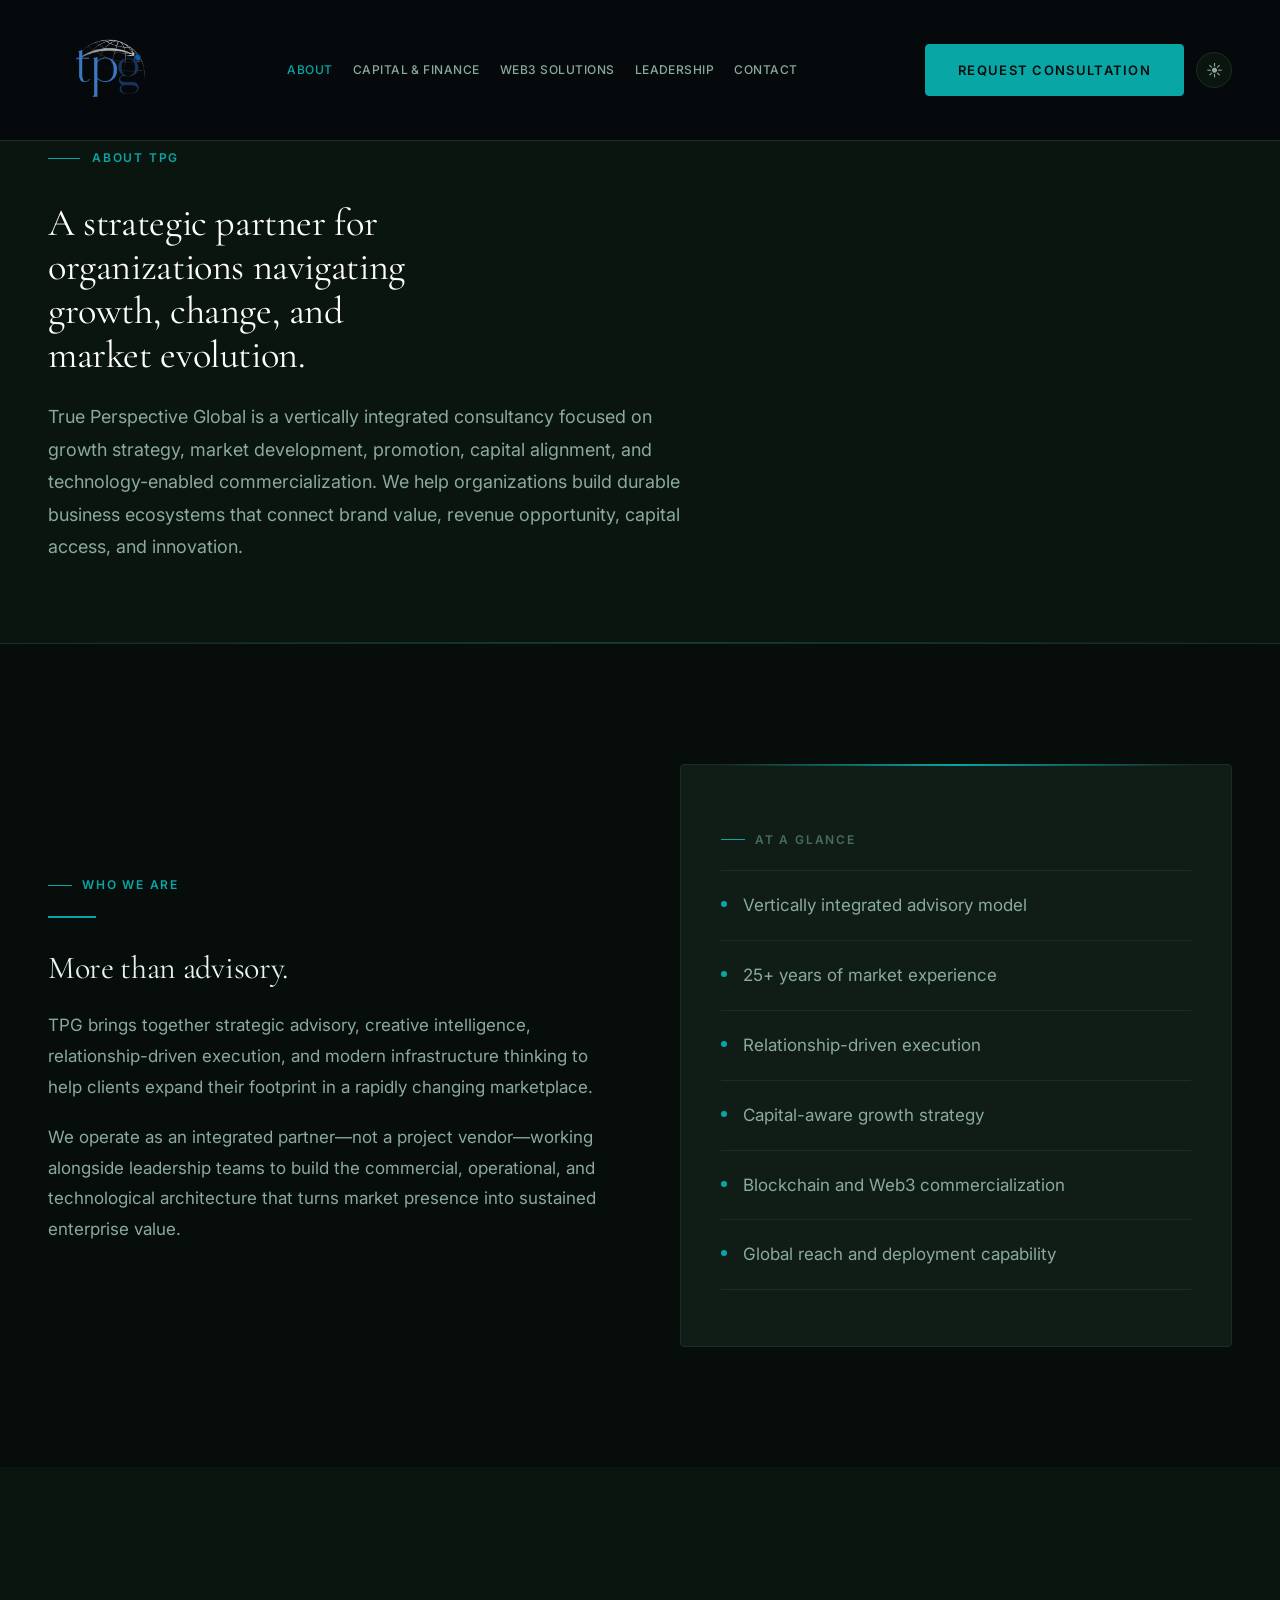
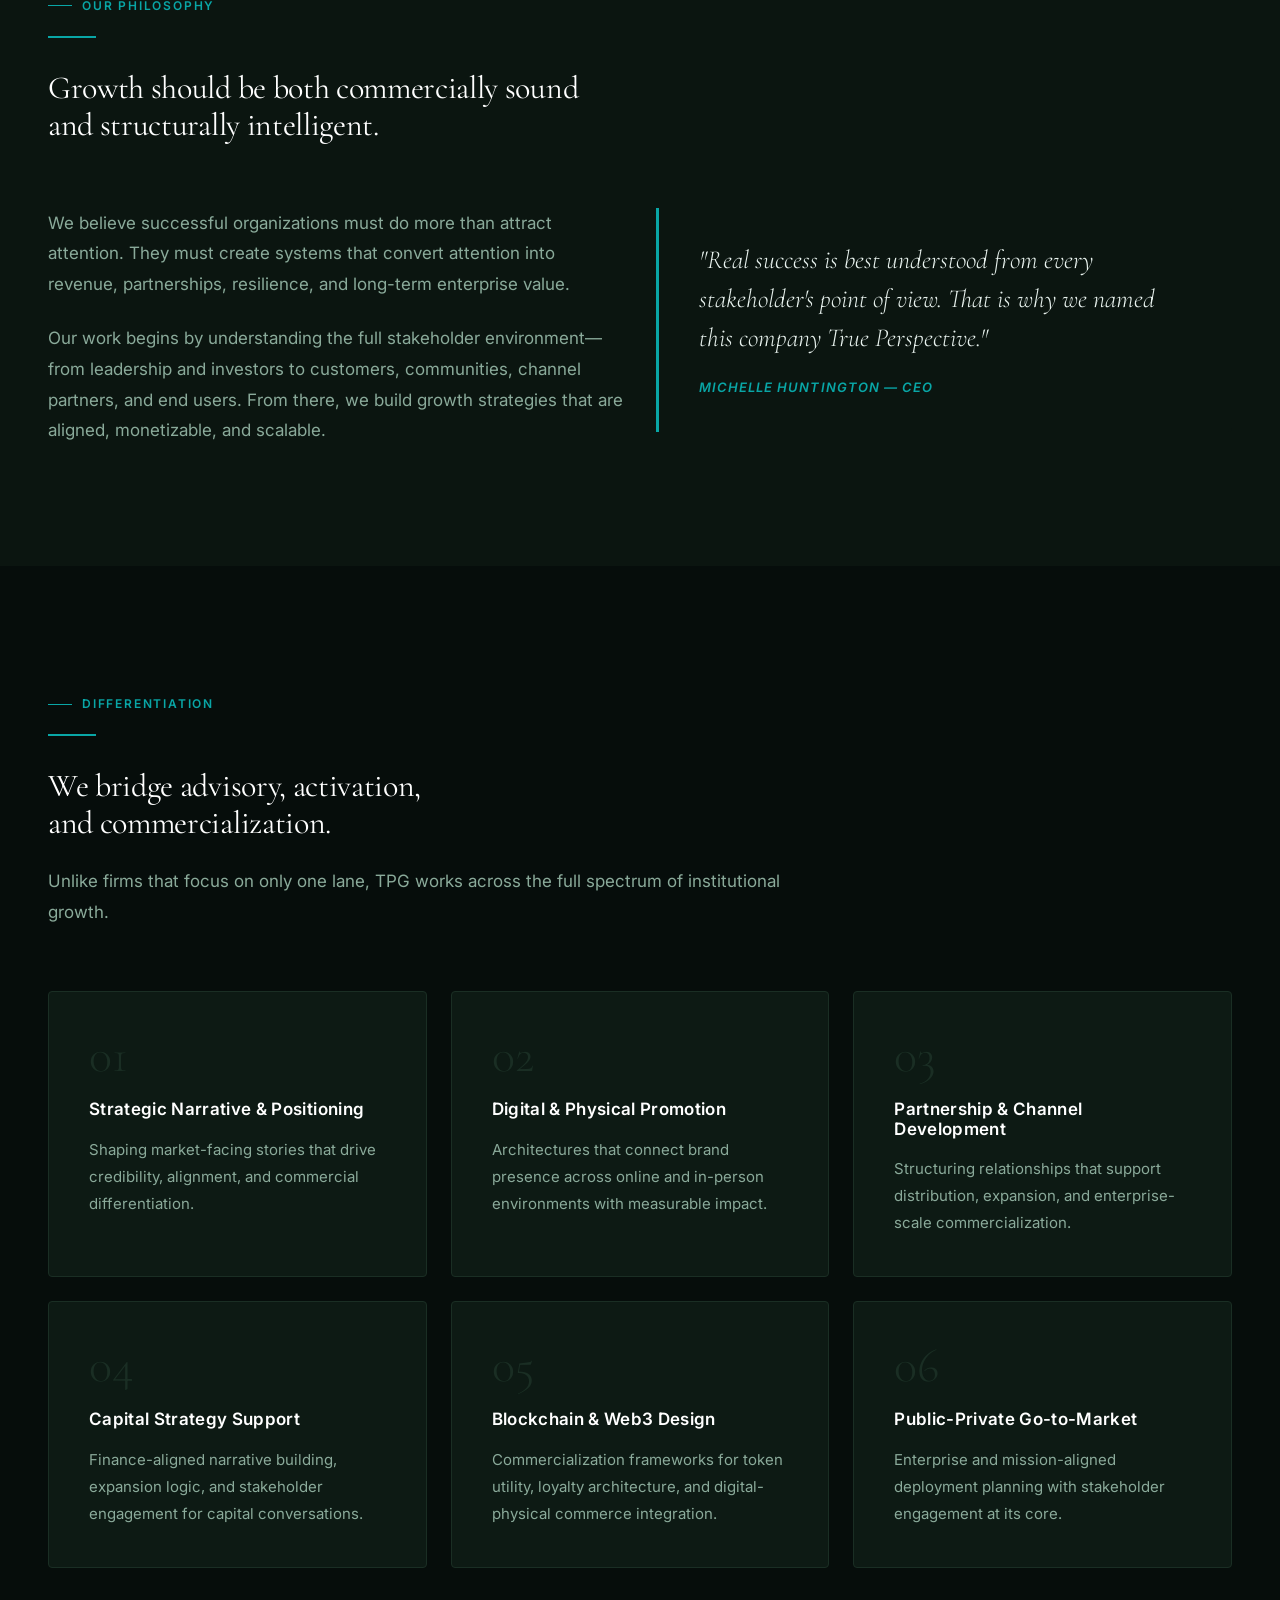
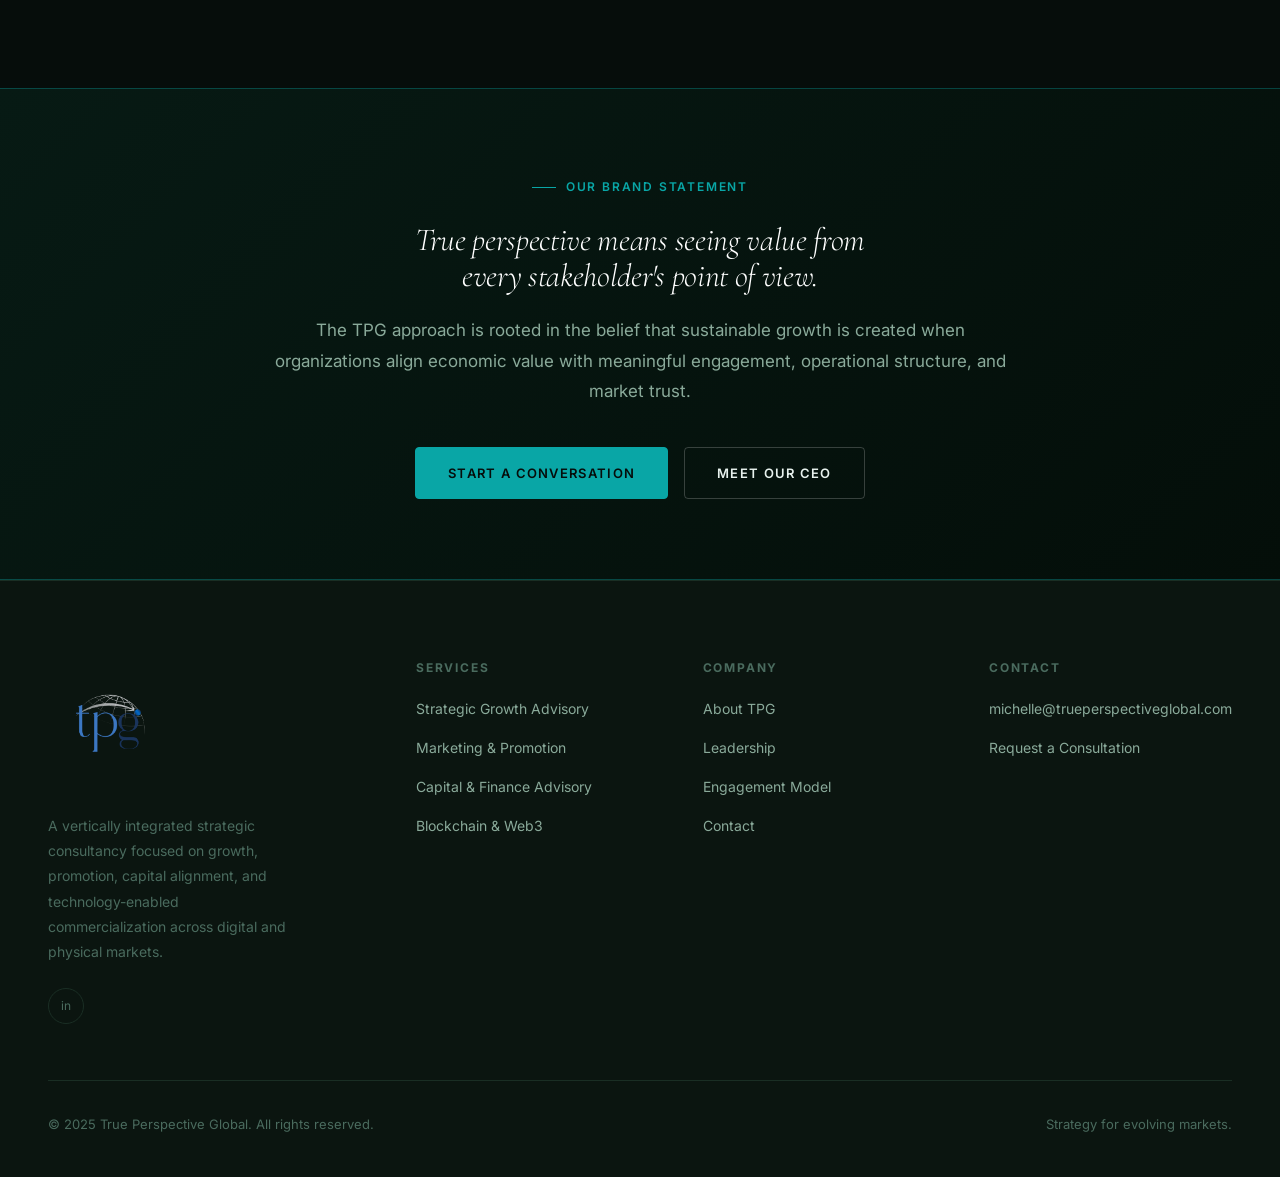
==== about.html @ ae903d99 "True Perspective Global — institutional website initial deploy" ====
<!DOCTYPE html>
<html lang="en">
<head>
<meta charset="UTF-8">
<meta name="viewport" content="width=device-width, initial-scale=1.0">
<title>About True Perspective Global | Strategic Commercialization Partner</title>
<meta name="description" content="True Perspective Global is a vertically integrated consultancy focused on growth strategy, market development, promotion, capital alignment, and technology-enabled commercialization.">
<script>!function(){var t=localStorage.getItem("tpg-theme");if(t)document.documentElement.setAttribute("data-theme",t);}();</script>
<link rel="stylesheet" href="assets/styles.css">
</head>
<body>

<nav class="nav">
  <div class="nav-inner">
    <a class="nav-logo" href="index.html">
      <img src="assets/img/tpg-logo.png" alt="True Perspective Global" style="height:128px!important;max-height:128px!important;width:auto!important;max-width:520px!important;display:block!important;">
    </a>
    <div class="nav-links">
      <a href="about.html" aria-current="page">About</a>
      
      <a href="capital.html">Capital &amp; Finance</a>
      <a href="web3.html">Web3 Solutions</a>
      
      
      <a href="ceo.html">Leadership</a>
      <a href="contact.html">Contact</a>
    </div>
    <a href="contact.html" class="btn btn-primary nav-cta">Request Consultation</a>
    <button class="theme-toggle" id="themeToggle" aria-label="Toggle theme" title="Toggle Day/Night"><span class="theme-icon">☀</span></button><button class="nav-toggle" aria-label="Open menu">&#9776;</button>
  </div>
</nav>

<div id="mobileNav" class="mobile-nav">
  <button class="mobile-close" aria-label="Close menu">&#10005;</button>
  <a href="about.html">About TPG</a>
  
  <a href="capital.html">Capital &amp; Finance</a>
  <a href="web3.html">Web3 Solutions</a>
  
  <a href="engagement.html">Engagement Model</a>
  <a href="ceo.html">Leadership</a>
  <a href="contact.html">Contact</a>
  <a href="contact.html" class="btn btn-primary">Request Consultation</a>
</div>

<!-- PAGE HERO -->
<section class="page-hero">
  <div class="container">
    <div class="hero-label fade-up">About TPG</div>
    <h1 class="fade-up fade-up-delay-1">A strategic partner for organizations navigating growth, change, and market evolution.</h1>
    <p class="fade-up fade-up-delay-2">True Perspective Global is a vertically integrated consultancy focused on growth strategy, market development, promotion, capital alignment, and technology-enabled commercialization. We help organizations build durable business ecosystems that connect brand value, revenue opportunity, capital access, and innovation.</p>
  </div>
</section>

<!-- INTRO -->
<section class="section">
  <div class="container">
    <div class="two-col">
      <div class="col-text fade-up">
        <div class="section-tag">Who We Are</div>
        <div class="gold-rule"></div>
        <h2>More than advisory.</h2>
        <p style="margin-top:24px; max-width:none;">TPG brings together strategic advisory, creative intelligence, relationship-driven execution, and modern infrastructure thinking to help clients expand their footprint in a rapidly changing marketplace.</p>
        <p style="margin-top:20px; max-width:none;">We operate as an integrated partner—not a project vendor—working alongside leadership teams to build the commercial, operational, and technological architecture that turns market presence into sustained enterprise value.</p>
      </div>
      <div class="col-visual fade-up fade-up-delay-1">
        <div class="section-tag" style="margin-bottom:20px; color:var(--text-muted);">At a Glance</div>
        <ul class="impact-list">
          <li>Vertically integrated advisory model</li>
          <li>25+ years of market experience</li>
          <li>Relationship-driven execution</li>
          <li>Capital-aware growth strategy</li>
          <li>Blockchain and Web3 commercialization</li>
          <li>Global reach and deployment capability</li>
        </ul>
      </div>
    </div>
  </div>
</section>

<!-- PHILOSOPHY -->
<section class="section section-dark">
  <div class="container">
    <div class="section-header fade-up">
      <div class="section-tag">Our Philosophy</div>
      <div class="gold-rule"></div>
      <h2>Growth should be both commercially sound<br>and structurally intelligent.</h2>
    </div>
    <div class="grid-2">
      <div class="fade-up">
        <p style="max-width:none;">We believe successful organizations must do more than attract attention. They must create systems that convert attention into revenue, partnerships, resilience, and long-term enterprise value.</p>
        <p style="margin-top:24px; max-width:none;">Our work begins by understanding the full stakeholder environment—from leadership and investors to customers, communities, channel partners, and end users. From there, we build growth strategies that are aligned, monetizable, and scalable.</p>
      </div>
      <div class="fade-up fade-up-delay-1">
        <div class="pullquote">
          <blockquote>"Real success is best understood from every stakeholder's point of view. That is why we named this company True Perspective."</blockquote>
          <cite>Michelle Huntington — CEO</cite>
        </div>
      </div>
    </div>
  </div>
</section>

<!-- WHAT MAKES US DIFFERENT -->
<section class="section">
  <div class="container">
    <div class="section-header fade-up">
      <div class="section-tag">Differentiation</div>
      <div class="gold-rule"></div>
      <h2>We bridge advisory, activation,<br>and commercialization.</h2>
      <p>Unlike firms that focus on only one lane, TPG works across the full spectrum of institutional growth.</p>
    </div>
    <div class="grid-3">
      <div class="card fade-up">
        <div class="card-number">01</div>
        <h3>Strategic Narrative &amp; Positioning</h3>
        <p>Shaping market-facing stories that drive credibility, alignment, and commercial differentiation.</p>
      </div>
      <div class="card fade-up fade-up-delay-1">
        <div class="card-number">02</div>
        <h3>Digital &amp; Physical Promotion</h3>
        <p>Architectures that connect brand presence across online and in-person environments with measurable impact.</p>
      </div>
      <div class="card fade-up fade-up-delay-2">
        <div class="card-number">03</div>
        <h3>Partnership &amp; Channel Development</h3>
        <p>Structuring relationships that support distribution, expansion, and enterprise-scale commercialization.</p>
      </div>
      <div class="card fade-up">
        <div class="card-number">04</div>
        <h3>Capital Strategy Support</h3>
        <p>Finance-aligned narrative building, expansion logic, and stakeholder engagement for capital conversations.</p>
      </div>
      <div class="card fade-up fade-up-delay-1">
        <div class="card-number">05</div>
        <h3>Blockchain &amp; Web3 Design</h3>
        <p>Commercialization frameworks for token utility, loyalty architecture, and digital-physical commerce integration.</p>
      </div>
      <div class="card fade-up fade-up-delay-2">
        <div class="card-number">06</div>
        <h3>Public-Private Go-to-Market</h3>
        <p>Enterprise and mission-aligned deployment planning with stakeholder engagement at its core.</p>
      </div>
    </div>
  </div>
</section>

<!-- BRAND STATEMENT -->
<section class="band band-gold fade-up">
  <div class="container">
    <div class="section-tag center" style="justify-content:center; margin-bottom:24px;">Our Brand Statement</div>
    <h2 style="font-family:var(--serif); font-style:italic; font-weight:300;">True perspective means seeing value from<br>every stakeholder's point of view.</h2>
    <p>The TPG approach is rooted in the belief that sustainable growth is created when organizations align economic value with meaningful engagement, operational structure, and market trust.</p>
    <div class="cta-row">
      <a href="contact.html" class="btn btn-primary">Start a Conversation</a>
      <a href="ceo.html" class="btn btn-ghost">Meet Our CEO</a>
    </div>
  </div>
</section>

<!-- FOOTER -->
<footer class="footer">
  <div class="container">
    <div class="footer-inner">
      <div class="footer-brand">
        <img src="assets/img/tpg-logo.png" alt="True Perspective Global" style="height:128px!important;max-height:128px!important;width:auto!important;max-width:520px!important;display:block!important;">
        <p>A vertically integrated strategic consultancy focused on growth, promotion, capital alignment, and technology-enabled commercialization across digital and physical markets.</p>
        <div class="footer-social">
          <a href="https://www.linkedin.com/in/michellehuntington/" target="_blank" rel="noopener" aria-label="LinkedIn">in</a>
        </div>
      </div>
      <div class="footer-col">
        <h5>Services</h5>
        <ul>
          <li><a href="services.html">Strategic Growth Advisory</a></li>
          <li><a href="services.html">Marketing &amp; Promotion</a></li>
          <li><a href="capital.html">Capital &amp; Finance Advisory</a></li>
          <li><a href="web3.html">Blockchain &amp; Web3</a></li>
        </ul>
      </div>
      <div class="footer-col">
        <h5>Company</h5>
        <ul>
          <li><a href="about.html">About TPG</a></li>
          <li><a href="ceo.html">Leadership</a></li>
          <li></li>
          <li><a href="engagement.html">Engagement Model</a></li>
          <li><a href="contact.html">Contact</a></li>
        </ul>
      </div>
      <div class="footer-col">
        <h5>Contact</h5>
        <ul>
          <li><a href="mailto:michelle@trueperspectiveglobal.com">michelle@trueperspectiveglobal.com</a></li>
          <li><a href="contact.html">Request a Consultation</a></li>
        </ul>
      </div>
    </div>
    <div class="footer-bottom">
      <p>&copy; 2025 True Perspective Global. All rights reserved.</p>
      <p>Strategy for evolving markets.</p>
    </div>
  </div>
</footer>

<script src="assets/app.js"></script>
</body>
</html>
---- assets/styles.css ----
/* =========================================================
   TRUE PERSPECTIVE GLOBAL — Institutional Design System
   ========================================================= */

@import url('https://fonts.googleapis.com/css2?family=Cormorant+Garamond:ital,wght@0,300;0,400;0,500;0,600;1,300;1,400;1,500&family=Inter:wght@300;400;500;600;700&display=swap');

:root {
  --bg:           #060d0b;
  --bg-2:         #0b1510;
  --bg-3:         #101d17;
  --bg-card:      #0d1a14;
  --border:       #1a2e24;
  --border-dim:   rgba(255,255,255,0.06);
  --gold:         #09a6a6;
  --gold-light:   #0bbdbd;
  --gold-dim:     rgba(9,166,166,0.12);
  --gold-line:    rgba(9,166,166,0.35);
  --gold-dark:    #077a7a;
  --green:        #0d4f3d;
  --green-mid:    #4b916d;
  --text:         #e8f2ee;
  --text-dim:     #8aaa9a;
  --text-muted:   #4a6b5e;
  --white:        #ffffff;
  --light-bg:     #eef5f2;
  --light-text:   #0a1a12;

  --serif:   'Cormorant Garamond', Georgia, 'Times New Roman', serif;
  --sans:    'Inter', -apple-system, BlinkMacSystemFont, 'Segoe UI', sans-serif;

  --max-w:   1280px;
  --section: 120px;
  --radius:  4px;

  --ease:    cubic-bezier(0.25, 0.46, 0.45, 0.94);
}

/* RESET */
*, *::before, *::after { box-sizing: border-box; margin: 0; padding: 0; }
html { scroll-behavior: smooth; font-size: 16px; }
body { background: var(--bg); color: var(--text); font-family: var(--sans); line-height: 1.7; -webkit-font-smoothing: antialiased; }
a { color: inherit; text-decoration: none; }
img { max-width: 100%; display: block; }
ul { list-style: none; }
button { cursor: pointer; border: none; background: none; font-family: var(--sans); }

/* TYPOGRAPHY */
h1, h2, h3, h4, h5 { font-family: var(--serif); font-weight: 400; line-height: 1.15; }
h1 { font-size: clamp(2rem, 3vw, 3.25rem); letter-spacing: -0.01em; }
h2 { font-size: clamp(1.5rem, 2.5vw, 2.5rem); letter-spacing: -0.01em; }
h3 { font-size: clamp(1.2rem, 2vw, 1.6rem); }
h4 { font-size: 1.15rem; font-family: var(--sans); font-weight: 600; letter-spacing: 0.04em; text-transform: uppercase; }
p { font-size: 1.0625rem; line-height: 1.8; color: var(--text-dim); max-width: 68ch; }

/* LAYOUT */
.container { max-width: var(--max-w); margin: 0 auto; padding: 0 48px; }
.section { padding: var(--section) 0; }
.section-sm { padding: 72px 0; }
.section-lg { padding: 160px 0; }

/* =========================================================
   NAVIGATION
   ========================================================= */
.nav {
  position: fixed; top: 0; left: 0; right: 0; z-index: 1000;
  padding: 0 48px;
  overflow: hidden;
  background: rgba(7,9,12,0.92);
  backdrop-filter: blur(16px);
  -webkit-backdrop-filter: blur(16px);
  border-bottom: 1px solid var(--border);
  transition: background 0.3s var(--ease);
}
.nav-inner { max-width: var(--max-w); margin: 0 auto; display: flex; align-items: center; height: 140px; gap: 0; }
.nav-logo img { height: 128px; max-height: 128px; width: auto; max-width: 520px; object-fit: contain; }
.nav-links { display: flex; gap: 20px; align-items: center; margin: 0 auto; }
.nav-links a { font-size: 0.75rem; font-weight: 500; letter-spacing: 0.04em; text-transform: uppercase; color: var(--text-dim); transition: color 0.2s; }
.nav-links a:hover, .nav-links a[aria-current="page"] { color: var(--gold); }
.nav-cta { margin-left: 16px; flex-shrink: 0; }
.nav-toggle { display: none; color: var(--text); font-size: 1.5rem; padding: 8px; margin-left: auto; }

/* =========================================================
   BUTTONS
   ========================================================= */
.btn {
  display: inline-flex; align-items: center; gap: 10px;
  font-family: var(--sans); font-size: 0.8125rem; font-weight: 600;
  letter-spacing: 0.1em; text-transform: uppercase;
  padding: 14px 32px; border-radius: var(--radius);
  transition: all 0.25s var(--ease); cursor: pointer;
}
.btn-primary {
  background: var(--gold); color: #060d0b;
  border: 1px solid var(--gold);
}
.btn-primary:hover { background: var(--gold-light); border-color: var(--gold-light); transform: translateY(-1px); box-shadow: 0 8px 32px rgba(9,166,166,0.35); }
.btn-ghost {
  background: transparent; color: var(--text);
  border: 1px solid rgba(255,255,255,0.2);
}
.btn-ghost:hover { border-color: var(--gold); color: var(--gold); }
.btn-gold-outline {
  background: transparent; color: var(--gold);
  border: 1px solid var(--gold-line);
}
.btn-gold-outline:hover { background: var(--gold-dim); }
.btn svg { transition: transform 0.2s; }
.btn:hover svg { transform: translateX(3px); }

/* =========================================================
   HERO
   ========================================================= */
.hero {
  min-height: 100vh; display: flex; align-items: center;
  padding-top: 140px;
  position: relative; overflow: hidden;
}
.hero-dark {
  background: var(--bg);
}
.hero-dark::before {
  content: '';
  position: absolute; inset: 0;
  background:
    radial-gradient(ellipse 80% 60% at 60% 40%, rgba(9,166,166,0.07) 0%, transparent 60%),
    radial-gradient(ellipse 50% 80% at 10% 90%, rgba(13,79,61,0.4) 0%, transparent 50%);
}
.hero-grid {
  position: absolute; inset: 0; opacity: 0.03;
  background-image:
    linear-gradient(var(--border) 1px, transparent 1px),
    linear-gradient(90deg, var(--border) 1px, transparent 1px);
  background-size: 80px 80px;
}
.hero-content { position: relative; z-index: 2; padding: 80px 0; }
.hero-label {
  display: inline-flex; align-items: center; gap: 12px;
  font-size: 0.75rem; font-weight: 600; letter-spacing: 0.15em; text-transform: uppercase;
  color: var(--gold); margin-bottom: 32px;
}
.hero-label::before { content: ''; display: block; width: 32px; height: 1px; background: var(--gold); }
.hero h1 { color: var(--white); margin-bottom: 28px; max-width: 18ch; }
.hero h1 em { font-style: italic; color: var(--gold); }
.hero-sub { font-size: 1.125rem; line-height: 1.7; color: var(--text-dim); max-width: 56ch; margin-bottom: 48px; }
.hero-actions { display: flex; gap: 16px; flex-wrap: wrap; }
.hero-supporting { margin-top: 64px; padding-top: 48px; border-top: 1px solid var(--border); max-width: 72ch; font-size: 0.9375rem; line-height: 1.8; color: var(--text-muted); }

/* =========================================================
   SECTION HEADERS
   ========================================================= */
.section-header { margin-bottom: 64px; }
.section-header.center { text-align: center; }
.section-header.center p { margin: 0 auto; }
.section-tag {
  display: inline-flex; align-items: center; gap: 10px;
  font-size: 0.75rem; font-weight: 600; letter-spacing: 0.15em; text-transform: uppercase;
  color: var(--gold); margin-bottom: 20px;
}
.section-tag::before { content: ''; width: 24px; height: 1px; background: var(--gold); }
.section-header h2 { color: var(--white); margin-bottom: 24px; }
.section-header p { font-size: 1.0625rem; }
.gold-rule { width: 48px; height: 2px; background: var(--gold); margin: 0 0 32px; }
.gold-rule.center { margin: 0 auto 32px; }

/* =========================================================
   CARDS
   ========================================================= */
.card {
  background: var(--bg-card);
  border: 1px solid var(--border);
  border-radius: var(--radius);
  padding: 40px;
  transition: border-color 0.3s, transform 0.3s var(--ease), box-shadow 0.3s;
  position: relative; overflow: hidden;
}
.card::before {
  content: ''; position: absolute; top: 0; left: 0; right: 0;
  height: 2px; background: var(--gold); opacity: 0; transition: opacity 0.3s;
}
.card:hover { border-color: var(--gold-line); transform: translateY(-4px); box-shadow: 0 24px 48px rgba(0,0,0,0.5), 0 0 40px rgba(9,166,166,0.06); }
.card:hover::before { opacity: 1; }
.card-number { font-family: var(--serif); font-size: 3rem; color: var(--border); font-weight: 300; margin-bottom: 20px; line-height: 1; }
.card-icon { font-size: 1.5rem; margin-bottom: 24px; opacity: 0.8; }
.card h3 { color: var(--white); margin-bottom: 16px; font-family: var(--sans); font-size: 1.0625rem; font-weight: 600; letter-spacing: 0.02em; }
.card p { font-size: 0.9375rem; margin-bottom: 0; }

/* =========================================================
   GRIDS
   ========================================================= */
.grid-3 { display: grid; grid-template-columns: repeat(3, 1fr); gap: 24px; }
.grid-2 { display: grid; grid-template-columns: repeat(2, 1fr); gap: 32px; }
.grid-4 { display: grid; grid-template-columns: repeat(4, 1fr); gap: 24px; }

/* =========================================================
   STAT BAR
   ========================================================= */
.stat-bar { border-top: 1px solid var(--border); border-bottom: 1px solid var(--border); padding: 56px 0; background: var(--bg-2); }
.stat-bar .container { display: flex; justify-content: space-between; align-items: center; gap: 32px; flex-wrap: wrap; }
.stat-item { text-align: center; flex: 1; min-width: 140px; }
.stat-item .stat-num { font-family: var(--serif); font-size: 3rem; font-weight: 300; color: var(--gold); line-height: 1; margin-bottom: 8px; }
.stat-item .stat-label { font-size: 0.75rem; font-weight: 600; letter-spacing: 0.12em; text-transform: uppercase; color: var(--text-muted); }
.stat-divider { width: 1px; height: 64px; background: var(--border); }

/* =========================================================
   IMPACT LIST
   ========================================================= */
.impact-list { list-style: none; }
.impact-list li {
  display: flex; align-items: flex-start; gap: 16px;
  padding: 20px 0; border-bottom: 1px solid var(--border);
  font-size: 1.0625rem; color: var(--text-dim);
  transition: color 0.2s;
}
.impact-list li:first-child { border-top: 1px solid var(--border); }
.impact-list li::before { content: ''; display: block; width: 6px; height: 6px; border-radius: 50%; background: var(--gold); flex-shrink: 0; margin-top: 10px; }
.impact-list li:hover { color: var(--text); }

/* =========================================================
   BULLET BLOCKS
   ========================================================= */
.bullet-grid { display: grid; grid-template-columns: repeat(2, 1fr); gap: 0; }
.bullet-item {
  display: flex; gap: 20px; align-items: flex-start;
  padding: 28px 32px;
  border-bottom: 1px solid var(--border);
  border-right: 1px solid var(--border);
}
.bullet-item:nth-child(2n) { border-right: none; }
.bullet-item:last-child, .bullet-item:nth-last-child(2):nth-child(2n+1) { border-bottom: none; }
.bullet-icon { font-size: 1.25rem; flex-shrink: 0; margin-top: 2px; }
.bullet-item h4 { font-family: var(--sans); font-size: 0.9375rem; font-weight: 600; color: var(--white); margin-bottom: 8px; }
.bullet-item p { font-size: 0.875rem; margin: 0; max-width: none; }

/* =========================================================
   QUOTE / CALLOUT
   ========================================================= */
.pullquote {
  border-left: 3px solid var(--gold);
  padding: 32px 40px;
  background: var(--bg-2);
  border-radius: 0 var(--radius) var(--radius) 0;
}
.pullquote blockquote {
  font-family: var(--serif); font-size: 1.625rem; font-weight: 300;
  font-style: italic; color: var(--text); line-height: 1.5;
  margin-bottom: 16px;
}
.pullquote cite { font-size: 0.8125rem; font-weight: 600; letter-spacing: 0.08em; text-transform: uppercase; color: var(--gold); }

/* =========================================================
   CALLOUT BAND
   ========================================================= */
.band {
  background: var(--bg-2);
  border-top: 1px solid var(--border);
  border-bottom: 1px solid var(--border);
  padding: 80px 0;
  text-align: center;
}
.band-dark { background: var(--bg-3); }
.band-gold { background: linear-gradient(135deg, #071a14 0%, #040e09 100%); border-color: var(--gold-line); }
.band h2 { color: var(--white); margin-bottom: 20px; }
.band p { margin: 0 auto 40px; font-size: 1.0625rem; }
.band .cta-row { display: flex; gap: 16px; justify-content: center; flex-wrap: wrap; }

/* =========================================================
   TWO-COL LAYOUT
   ========================================================= */
.two-col { display: grid; grid-template-columns: 1fr 1fr; gap: 80px; align-items: center; }
.two-col.reverse .col-text { order: 2; }
.two-col.reverse .col-visual { order: 1; }
.col-visual {
  background: var(--bg-3);
  border: 1px solid var(--border);
  border-radius: var(--radius);
  padding: 56px 40px;
  position: relative;
}
.col-visual::before {
  content: ''; position: absolute; top: -1px; left: 40px; right: 40px;
  height: 2px; background: linear-gradient(90deg, transparent, var(--gold), transparent);
}

/* =========================================================
   PAGE HERO (sub-pages)
   ========================================================= */
.page-hero {
  padding: 140px 0 80px;
  background: var(--bg-2);
  border-bottom: 1px solid var(--border);
  position: relative; overflow: hidden;
}
.page-hero::after {
  content: '';
  position: absolute; bottom: 0; left: 0; right: 0; height: 1px;
  background: linear-gradient(90deg, transparent, var(--gold-line), transparent);
}
.page-hero .container { position: relative; z-index: 2; }
.page-hero h1 { color: var(--white); margin-bottom: 24px; max-width: 20ch; }
.page-hero p { font-size: 1.125rem; max-width: 60ch; }

/* =========================================================
   SERVICE BLOCKS
   ========================================================= */
.service-row {
  display: grid; grid-template-columns: 280px 1fr;
  gap: 48px; align-items: start;
  padding: 56px 0; border-bottom: 1px solid var(--border);
}
.service-row:last-child { border-bottom: none; }
.service-meta { }
.service-meta .service-num { font-family: var(--serif); font-size: 4rem; color: var(--border); line-height: 1; margin-bottom: 16px; }
.service-meta h3 { font-family: var(--sans); font-size: 1.0625rem; font-weight: 700; letter-spacing: 0.04em; text-transform: uppercase; color: var(--white); margin-bottom: 0; }
.service-content p { font-size: 1.0625rem; max-width: 64ch; margin-bottom: 0; }

/* =========================================================
   ENGAGEMENT STEPS
   ========================================================= */
.step-list { counter-reset: step; }
.step-item {
  display: grid; grid-template-columns: 80px 1fr;
  gap: 32px; align-items: start;
  padding: 40px 0; border-bottom: 1px solid var(--border);
  counter-increment: step;
}
.step-item:last-child { border-bottom: none; }
.step-num {
  font-family: var(--serif); font-size: 3.5rem; font-weight: 300; color: var(--gold);
  line-height: 1; padding-top: 4px;
}
.step-body h3 { font-family: var(--sans); font-size: 1.125rem; font-weight: 700; color: var(--white); margin-bottom: 12px; }
.step-body p { font-size: 1rem; margin: 0; }

/* =========================================================
   SECTOR CARDS
   ========================================================= */
.sector-card {
  padding: 48px 40px;
  border: 1px solid var(--border);
  border-radius: var(--radius);
  background: var(--bg-card);
  transition: border-color 0.3s, box-shadow 0.3s;
  position: relative;
}
.sector-card:hover { border-color: var(--gold-line); box-shadow: 0 16px 40px rgba(0,0,0,0.4); }
.sector-icon { font-size: 2rem; margin-bottom: 24px; }
.sector-card h3 { font-family: var(--sans); font-size: 1.125rem; font-weight: 700; color: var(--white); margin-bottom: 16px; }
.sector-card p { font-size: 0.9375rem; margin: 0; }

/* =========================================================
   CONTACT FORM
   ========================================================= */
.contact-wrap { display: grid; grid-template-columns: 1fr 420px; gap: 80px; }
.form-group { margin-bottom: 24px; }
.form-group label { display: block; font-size: 0.75rem; font-weight: 600; letter-spacing: 0.1em; text-transform: uppercase; color: var(--text-muted); margin-bottom: 8px; }
.form-group input,
.form-group select,
.form-group textarea {
  width: 100%;
  background: var(--bg-2);
  border: 1px solid var(--border);
  border-radius: var(--radius);
  color: var(--text);
  font-family: var(--sans); font-size: 0.9375rem;
  padding: 14px 20px;
  transition: border-color 0.2s, box-shadow 0.2s;
  outline: none;
  appearance: none;
}
.form-group input:focus,
.form-group select:focus,
.form-group textarea:focus { border-color: var(--gold); box-shadow: 0 0 0 3px rgba(200,163,90,0.12); }
.form-group textarea { min-height: 140px; resize: vertical; }
.form-group select { cursor: pointer; background-image: url("data:image/svg+xml,%3Csvg xmlns='http://www.w3.org/2000/svg' width='12' height='8' viewBox='0 0 12 8'%3E%3Cpath d='M1 1l5 5 5-5' stroke='%235c5b57' stroke-width='1.5' fill='none' stroke-linecap='round'/%3E%3C/svg%3E"); background-repeat: no-repeat; background-position: right 16px center; }
.form-row { display: grid; grid-template-columns: 1fr 1fr; gap: 20px; }
.contact-aside { }
.contact-info-block { padding: 40px; background: var(--bg-2); border: 1px solid var(--border); border-radius: var(--radius); margin-bottom: 24px; }
.contact-info-block h4 { font-family: var(--sans); font-size: 0.75rem; font-weight: 700; letter-spacing: 0.15em; text-transform: uppercase; color: var(--gold); margin-bottom: 16px; }
.contact-info-block p, .contact-info-block a { font-size: 0.9375rem; color: var(--text-dim); display: block; margin-bottom: 4px; }
.contact-info-block a:hover { color: var(--gold); }

/* =========================================================
   FOOTER
   ========================================================= */
.footer {
  background: var(--bg-2);
  border-top: 1px solid var(--border);
  padding: 80px 0 40px;
}
.footer-inner { display: grid; grid-template-columns: 320px 1fr 1fr 1fr; gap: 48px; margin-bottom: 56px; }
.footer-brand img { height: 128px; width: auto; max-width: 520px; margin-bottom: 24px; }
.footer-brand p { font-size: 0.875rem; color: var(--text-muted); line-height: 1.8; max-width: 28ch; margin-bottom: 24px; }
.footer-social { display: flex; gap: 16px; }
.footer-social a { width: 36px; height: 36px; border: 1px solid var(--border); border-radius: 50%; display: flex; align-items: center; justify-content: center; font-size: 0.75rem; color: var(--text-muted); transition: all 0.2s; }
.footer-social a:hover { border-color: var(--gold); color: var(--gold); }
.footer-col h5 { font-family: var(--sans); font-size: 0.75rem; font-weight: 700; letter-spacing: 0.15em; text-transform: uppercase; color: var(--text-muted); margin-bottom: 20px; }
.footer-col ul li { margin-bottom: 12px; }
.footer-col ul li a { font-size: 0.875rem; color: var(--text-dim); transition: color 0.2s; }
.footer-col ul li a:hover { color: var(--gold); }
.footer-bottom { padding-top: 32px; border-top: 1px solid var(--border); display: flex; justify-content: space-between; align-items: center; flex-wrap: wrap; gap: 16px; }
.footer-bottom p { font-size: 0.8125rem; color: var(--text-muted); margin: 0; max-width: none; }
.footer-bottom a { color: var(--text-muted); transition: color 0.2s; }
.footer-bottom a:hover { color: var(--gold); }

/* =========================================================
   GOLD ACCENT / INLINE HIGHLIGHTS
   ========================================================= */
.text-gold { color: var(--gold); }
.text-white { color: var(--white) !important; }
.text-dim { color: var(--text-dim); }
.italic { font-style: italic; }
.uppercase { text-transform: uppercase; letter-spacing: 0.08em; }
.serif { font-family: var(--serif); }
.mb-0 { margin-bottom: 0 !important; }
.mb-16 { margin-bottom: 16px; }
.mb-24 { margin-bottom: 24px; }
.mb-32 { margin-bottom: 32px; }
.mb-48 { margin-bottom: 48px; }
.mt-48 { margin-top: 48px; }
.mt-64 { margin-top: 64px; }

/* =========================================================
   DARK SECTION VARIANT
   ========================================================= */
.section-dark { background: var(--bg-2); }
.section-darker { background: var(--bg-3); }
.section-light { background: var(--light-bg); }
.section-light h2, .section-light h3 { color: var(--light-text); }
.section-light p { color: #4a4a44; }
.section-light .section-tag { color: #077a7a; }
.section-light .section-tag::before { background: #077a7a; }
.section-light .gold-rule { background: #077a7a; }
.section-light .card { background: #fff; border-color: #c8ddd8; color: var(--light-text); }
.section-light .card:hover { border-color: var(--gold); }
.section-light .card h3 { color: var(--light-text); }
.section-light .card p { color: #5a5a54; }

/* =========================================================
   MOBILE NAV
   ========================================================= */
.mobile-nav {
  display: none;
  position: fixed; inset: 0; z-index: 999;
  background: var(--bg);
  padding: 100px 48px 48px;
  flex-direction: column; gap: 8px;
}
.mobile-nav.open { display: flex; }
.mobile-nav a { font-size: 1.5rem; font-family: var(--serif); color: var(--text); padding: 16px 0; border-bottom: 1px solid var(--border); }
.mobile-nav a:hover { color: var(--gold); }
.mobile-nav .btn { margin-top: 24px; width: fit-content; }
.mobile-close { position: absolute; top: 24px; right: 48px; font-size: 1.5rem; color: var(--text-dim); }

/* =========================================================
   RESPONSIVE
   ========================================================= */
@media (max-width: 1100px) {
  .container { padding: 0 32px; }
  .grid-3 { grid-template-columns: repeat(2, 1fr); }
  .grid-4 { grid-template-columns: repeat(2, 1fr); }
  .footer-inner { grid-template-columns: 1fr 1fr; }
  .contact-wrap { grid-template-columns: 1fr; }
  .contact-wrap .contact-aside { order: -1; }
}

@media (max-width: 860px) {
  :root { --section: 80px; }
  h1 { font-size: 2rem; }
  h2 { font-size: 1.5rem; }
  .nav-links, .nav-cta { display: none; }
  .nav-toggle { display: block; }
  .hero-content { padding: 60px 0; }
  .two-col, .two-col.reverse .col-text, .two-col.reverse .col-visual { grid-template-columns: 1fr; }
  .two-col.reverse .col-text { order: unset; }
  .two-col.reverse .col-visual { order: unset; }
  .service-row { grid-template-columns: 1fr; }
  .service-meta .service-num { font-size: 2.5rem; }
  .step-item { grid-template-columns: 56px 1fr; }
  .stat-bar .container { justify-content: center; gap: 24px; }
  .stat-divider { display: none; }
  .bullet-grid { grid-template-columns: 1fr; }
  .bullet-item:nth-child(2n) { border-right: 1px solid var(--border); }
  .bullet-item { border-right: none; }
}

@media (max-width: 600px) {
  .container { padding: 0 20px; }
  .nav { padding: 0 20px; }
  h1 { font-size: 1.75rem; }
  h2 { font-size: 1.4rem; }
  .grid-3, .grid-2, .grid-4 { grid-template-columns: 1fr; }
  .hero-actions { flex-direction: column; }
  .band .cta-row { flex-direction: column; align-items: center; }
  .form-row { grid-template-columns: 1fr; }
  .footer-inner { grid-template-columns: 1fr; }
  .footer-bottom { flex-direction: column; text-align: center; }
  .mobile-nav { padding: 90px 24px 24px; }
  .mobile-close { right: 24px; }
}

/* =========================================================
   SCROLL FADE ANIMATION
   ========================================================= */
.fade-up {
  opacity: 0; transform: translateY(24px);
  transition: opacity 0.6s var(--ease), transform 0.6s var(--ease);
}
.fade-up.visible { opacity: 1; transform: translateY(0); }
.fade-up-delay-1 { transition-delay: 0.1s; }
.fade-up-delay-2 { transition-delay: 0.2s; }
.fade-up-delay-3 { transition-delay: 0.3s; }
.fade-up-delay-4 { transition-delay: 0.4s; }
.fade-up-delay-5 { transition-delay: 0.5s; }

/* =========================================================
   THEME TOGGLE BUTTON
   ========================================================= */
.theme-toggle {
  display: flex; align-items: center; justify-content: center;
  width: 36px; height: 36px; border-radius: 50%;
  border: 1px solid var(--border);
  background: var(--bg-2); color: var(--text-dim);
  font-size: 1rem; cursor: pointer; flex-shrink: 0;
  transition: border-color 0.2s, color 0.2s, background 0.2s;
  margin-left: 12px;
}
.theme-toggle:hover { border-color: var(--gold); color: var(--gold); }

/* =========================================================
   LIGHT / DAY MODE
   ========================================================= */
html[data-theme="light"] {
  --bg:           #ffffff;
  --bg-2:         #f2f8f5;
  --bg-3:         #e6f2ed;
  --bg-card:      #ffffff;
  --border:       #c4ddd5;
  --border-dim:   rgba(0,0,0,0.07);
  --gold:         #08989a;
  --gold-light:   #09a6a6;
  --gold-dim:     rgba(9,152,154,0.08);
  --gold-line:    rgba(9,152,154,0.3);
  --gold-dark:    #067070;
  --green:        #0d4f3d;
  --green-mid:    #4b916d;
  --text:         #0c1f17;
  --text-dim:     #3d5e52;
  --text-muted:   #7a9a8e;
  --white:        #ffffff;
  --light-bg:     #edf5f0;
  --light-text:   #0c1f17;
}

/* Nav — light */
html[data-theme="light"] .nav {
  background: rgba(255,255,255,0.96);
  border-bottom-color: #c4ddd5;
}
html[data-theme="light"] .nav-links a { color: #3d5e52; }
html[data-theme="light"] .nav-links a:hover,
html[data-theme="light"] .nav-links a[aria-current="page"] { color: var(--gold); }

/* Mobile nav — light */
html[data-theme="light"] .mobile-nav { background: #fff; }

/* Hero — light */
html[data-theme="light"] .hero-dark { background: var(--bg-2); }
html[data-theme="light"] .hero-dark::before {
  background:
    radial-gradient(ellipse 80% 60% at 60% 40%, rgba(9,166,166,0.07) 0%, transparent 60%),
    radial-gradient(ellipse 50% 80% at 10% 90%, rgba(13,79,61,0.06) 0%, transparent 50%);
}
html[data-theme="light"] .hero-grid { opacity: 0.04; }
html[data-theme="light"] .hero h1 { color: var(--light-text); }
html[data-theme="light"] .hero-label { color: var(--gold); }

/* Page hero — light */
html[data-theme="light"] .page-hero { background: var(--bg-2); border-bottom-color: #c4ddd5; }
html[data-theme="light"] .page-hero h1 { color: var(--light-text); }

/* Headings — light */
html[data-theme="light"] h1,
html[data-theme="light"] h2,
html[data-theme="light"] h3 { color: var(--light-text); }

/* Cards — light */
html[data-theme="light"] .card { background: #fff; border-color: #c4ddd5; }
html[data-theme="light"] .card-number { color: #c4ddd5; }
html[data-theme="light"] .card h3 { color: var(--light-text); }

/* Sector cards — light */
html[data-theme="light"] .sector-card { background: #fff; border-color: #c4ddd5; }
html[data-theme="light"] .sector-card h3 { color: var(--light-text); }

/* Stat bar — light */
html[data-theme="light"] .stat-bar { background: var(--bg-2); border-color: #c4ddd5; }
html[data-theme="light"] .stat-divider { background: #c4ddd5; }

/* Pullquote — light */
html[data-theme="light"] .pullquote { background: var(--bg-2); border-left-color: var(--gold); }
html[data-theme="light"] .pullquote blockquote { color: var(--light-text); }

/* Col visual — light */
html[data-theme="light"] .col-visual { background: var(--bg-2); border-color: #c4ddd5; }

/* Bands — light */
html[data-theme="light"] .band { background: var(--bg-2); border-color: #c4ddd5; }
html[data-theme="light"] .band-dark { background: var(--bg-3); }
html[data-theme="light"] .band-gold { background: linear-gradient(135deg, #d8f0ea 0%, #edf8f4 100%); border-color: rgba(9,152,154,0.2); }
html[data-theme="light"] .band h2 { color: var(--light-text); }

/* Step list — light */
html[data-theme="light"] .step-body h3 { color: var(--light-text); }
html[data-theme="light"] .step-item { border-bottom-color: #c4ddd5; }

/* Service rows — light */
html[data-theme="light"] .service-row { border-bottom-color: #c4ddd5; }
html[data-theme="light"] .service-meta h3 { color: var(--light-text); }
html[data-theme="light"] .service-meta .service-num { color: #c4ddd5; }

/* Impact list — light */
html[data-theme="light"] .impact-list li { border-color: #c4ddd5; color: #3d5e52; }
html[data-theme="light"] .impact-list li:first-child { border-top-color: #c4ddd5; }

/* Bullet grid — light */
html[data-theme="light"] .bullet-item { border-color: #c4ddd5; }
html[data-theme="light"] .bullet-item h4 { color: var(--light-text); }

/* Form — light */
html[data-theme="light"] .form-group input,
html[data-theme="light"] .form-group select,
html[data-theme="light"] .form-group textarea { background: #fff; border-color: #c4ddd5; color: var(--light-text); }

/* Contact aside — light */
html[data-theme="light"] .contact-info-block { background: var(--bg-2); border-color: #c4ddd5; }

/* Footer — light */
html[data-theme="light"] .footer { background: var(--bg-2); border-top-color: #c4ddd5; }
html[data-theme="light"] .footer-col h5 { color: #7a9a8e; }
html[data-theme="light"] .footer-col ul li a { color: #3d5e52; }
html[data-theme="light"] .footer-bottom { border-top-color: #c4ddd5; }
html[data-theme="light"] .footer-social a { border-color: #c4ddd5; color: #7a9a8e; }

/* Smooth theme transition */
html { transition: background-color 0.3s ease, color 0.3s ease; }
*, *::before, *::after { transition: background-color 0.3s ease, border-color 0.3s ease, color 0.2s ease; }
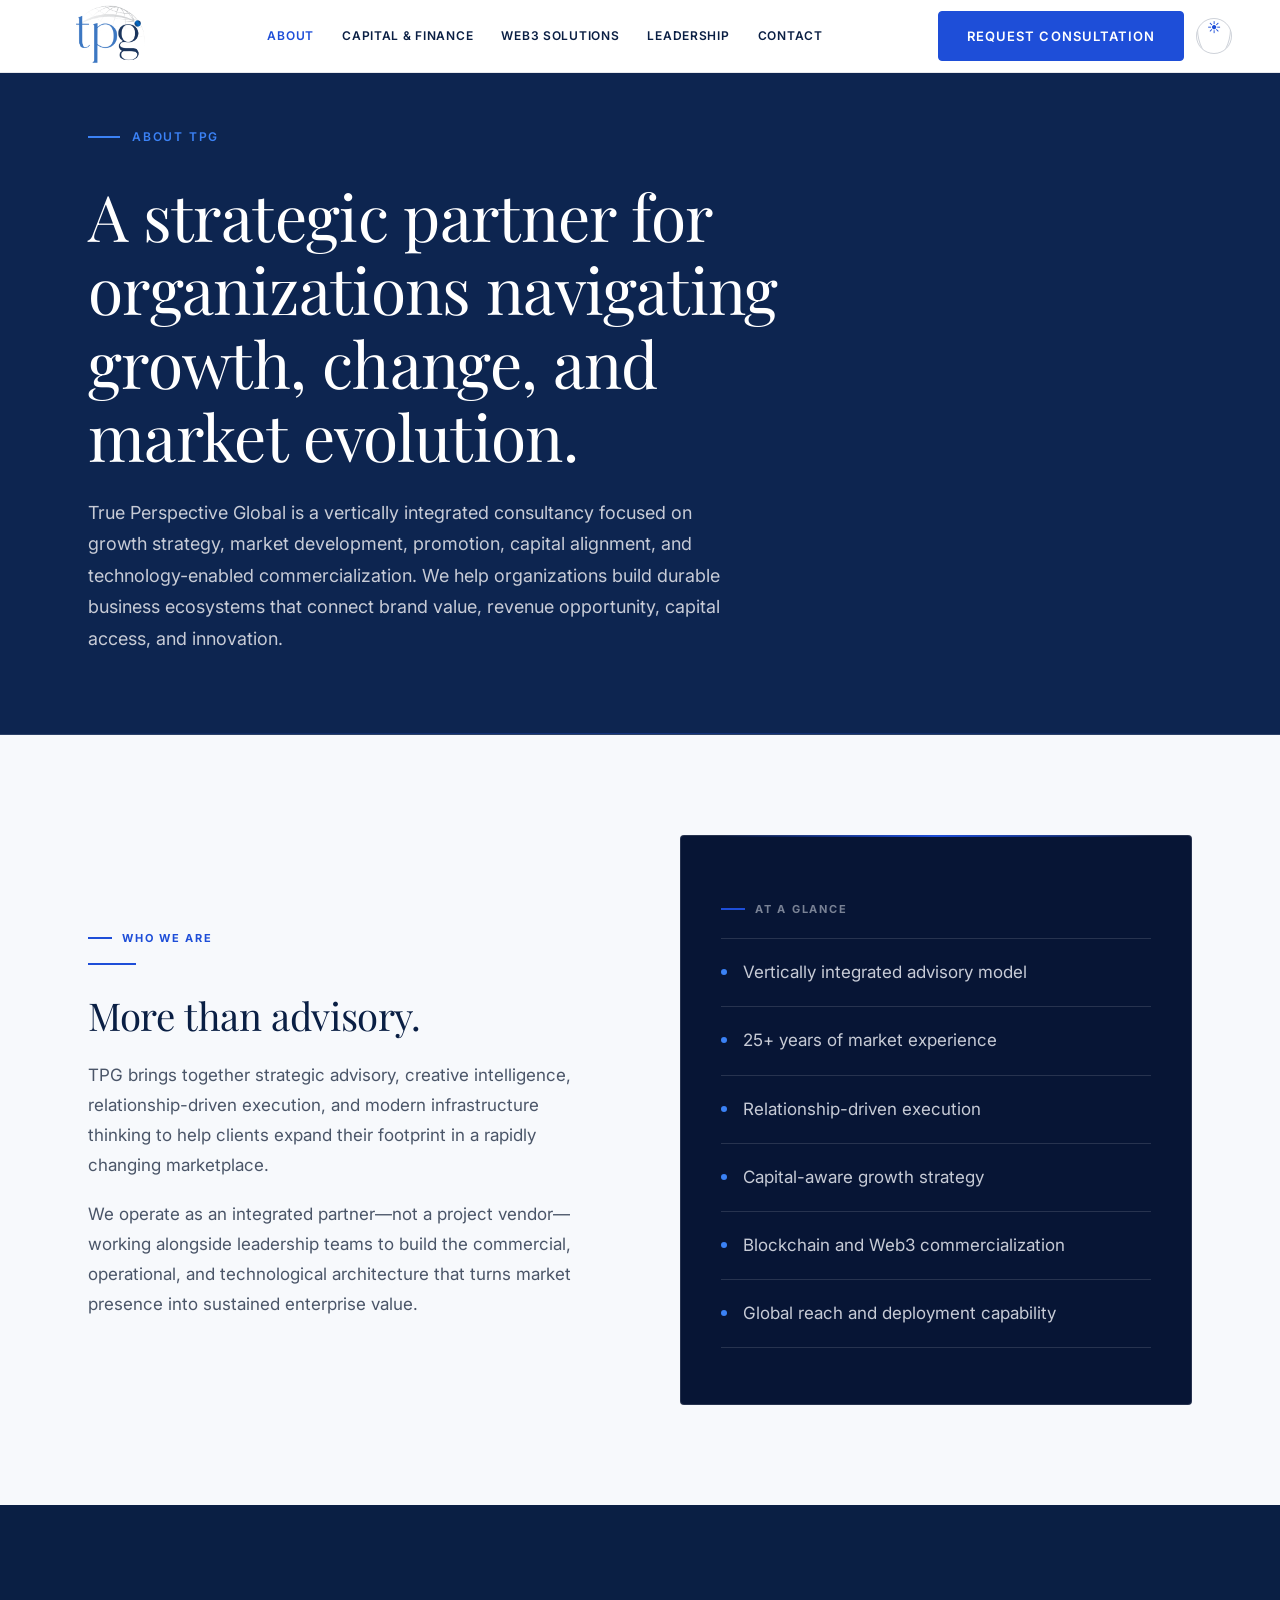
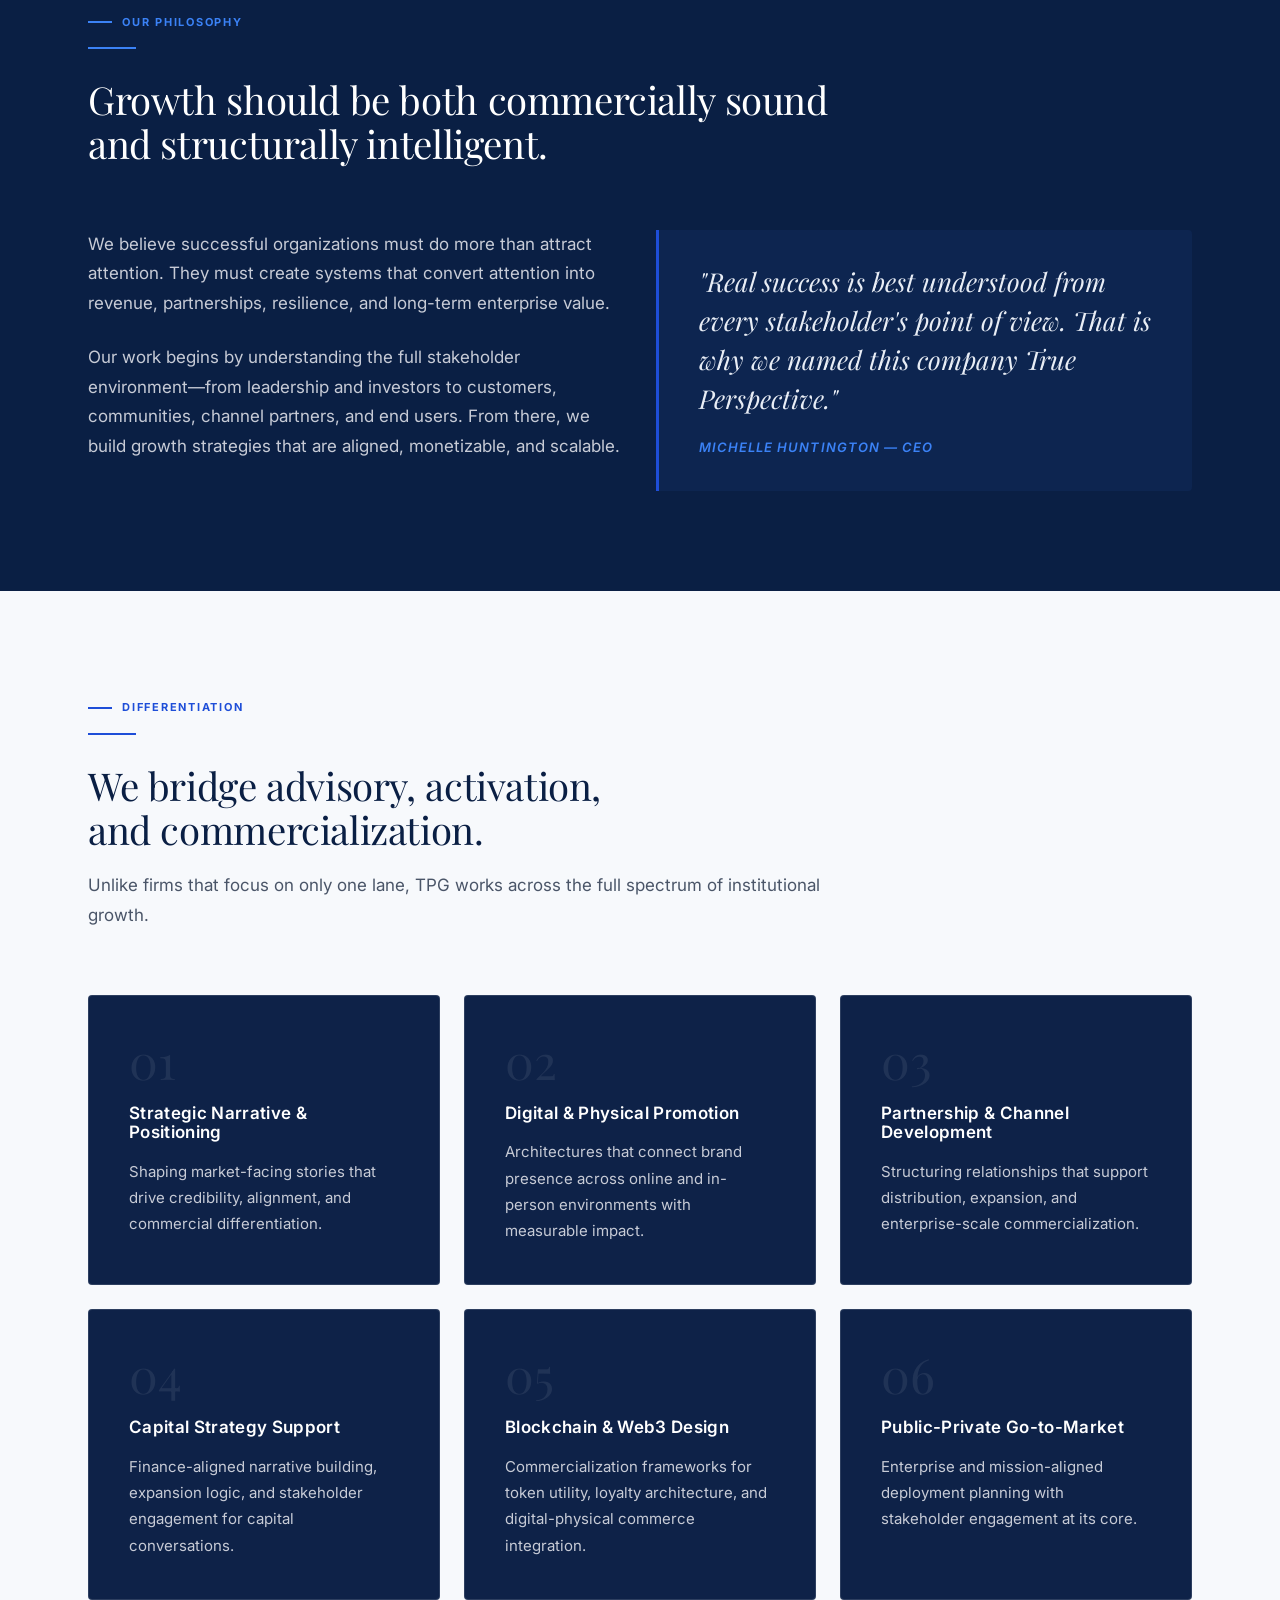
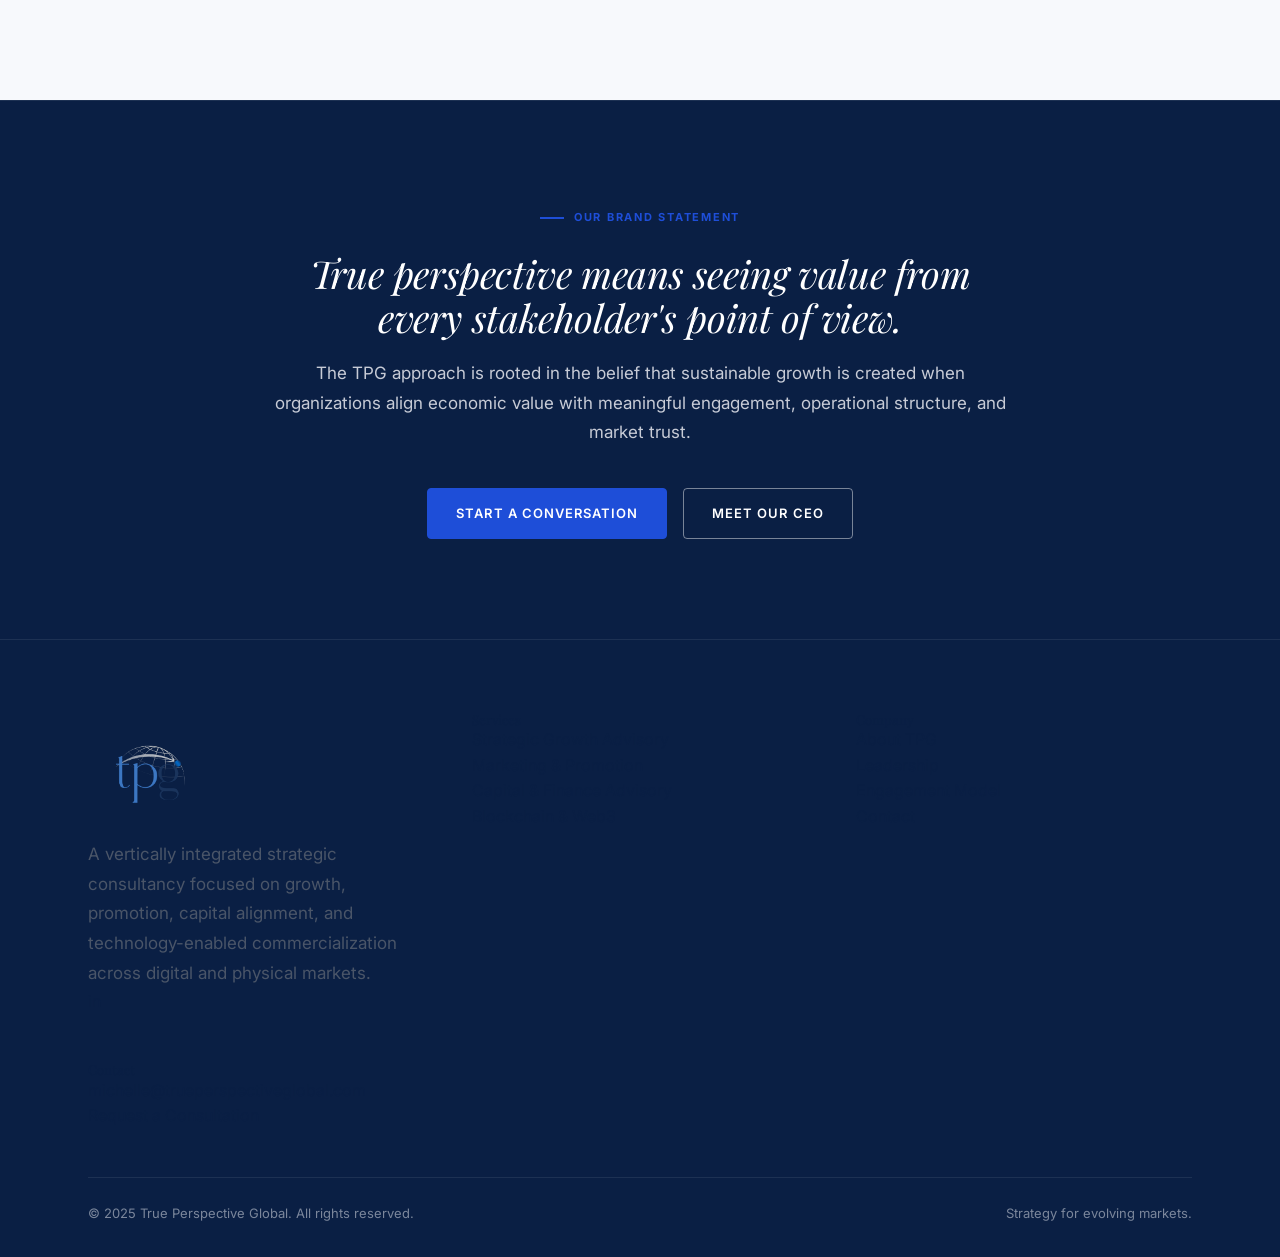
==== commit 8be79175: "Initial commit — TPG website with Nalu AI widget Static institutional site for True Perspective Glob" ====
--- a/about.html
+++ b/about.html
@@ -204,5 +204,6 @@
 </footer>
 
 <script src="assets/app.js"></script>
+<script src="https://naluask.com/widget.js" data-client-key="tpg_k_2026_tpg"></script>
 </body>
 </html>
--- a/assets/styles.css
+++ b/assets/styles.css
@@ -1,35 +1,42 @@
 /* =========================================================
-   TRUE PERSPECTIVE GLOBAL — Institutional Design System
-   ========================================================= */
-
-@import url('https://fonts.googleapis.com/css2?family=Cormorant+Garamond:ital,wght@0,300;0,400;0,500;0,600;1,300;1,400;1,500&family=Inter:wght@300;400;500;600;700&display=swap');
+   TRUE PERSPECTIVE GLOBAL — Institutional Design System v2
+   ========================================================= */
+
+@import url('https://fonts.googleapis.com/css2?family=Playfair+Display:ital,wght@0,400;0,500;0,600;1,400;1,500&family=Inter:wght@300;400;500;600;700&display=swap');
 
 :root {
-  --bg:           #060d0b;
-  --bg-2:         #0b1510;
-  --bg-3:         #101d17;
-  --bg-card:      #0d1a14;
-  --border:       #1a2e24;
+  /* Dark section backgrounds (navy) */
+  --bg:           #0A1F44;
+  --bg-2:         #0d2550;
+  --bg-3:         #071535;
+  --bg-card:      #0e2248;
+
+  /* Borders */
+  --border:       rgba(255,255,255,0.13);
   --border-dim:   rgba(255,255,255,0.06);
-  --gold:         #09a6a6;
-  --gold-light:   #0bbdbd;
-  --gold-dim:     rgba(9,166,166,0.12);
-  --gold-line:    rgba(9,166,166,0.35);
-  --gold-dark:    #077a7a;
-  --green:        #0d4f3d;
-  --green-mid:    #4b916d;
-  --text:         #e8f2ee;
-  --text-dim:     #8aaa9a;
-  --text-muted:   #4a6b5e;
+
+  /* Blue accent (--gold kept for CSS compat across all pages) */
+  --gold:         #1E4ED8;
+  --gold-light:   #3B82F6;
+  --gold-dim:     rgba(30,78,216,0.10);
+  --gold-line:    rgba(30,78,216,0.35);
+  --gold-dark:    #1640b0;
+
+  /* Text – dark sections */
+  --text:         #e8edf5;
+  --text-dim:     #C7CBD6;
+  --text-muted:   rgba(199,203,214,0.6);
   --white:        #ffffff;
-  --light-bg:     #eef5f2;
-  --light-text:   #0a1a12;
-
-  --serif:   'Cormorant Garamond', Georgia, 'Times New Roman', serif;
+
+  /* Light sections */
+  --light-bg:     #F7F9FC;
+  --light-text:   #0A1F44;
+
+  --serif:   'Playfair Display', Georgia, 'Times New Roman', serif;
   --sans:    'Inter', -apple-system, BlinkMacSystemFont, 'Segoe UI', sans-serif;
 
-  --max-w:   1280px;
-  --section: 120px;
+  --max-w:   1200px;
+  --section: 100px;
   --radius:  4px;
 
   --ease:    cubic-bezier(0.25, 0.46, 0.45, 0.94);
@@ -38,7 +45,7 @@
 /* RESET */
 *, *::before, *::after { box-sizing: border-box; margin: 0; padding: 0; }
 html { scroll-behavior: smooth; font-size: 16px; }
-body { background: var(--bg); color: var(--text); font-family: var(--sans); line-height: 1.7; -webkit-font-smoothing: antialiased; }
+body { background: var(--light-bg); color: var(--light-text); font-family: var(--sans); line-height: 1.6; -webkit-font-smoothing: antialiased; }
 a { color: inherit; text-decoration: none; }
 img { max-width: 100%; display: block; }
 ul { list-style: none; }
@@ -46,38 +53,39 @@
 
 /* TYPOGRAPHY */
 h1, h2, h3, h4, h5 { font-family: var(--serif); font-weight: 400; line-height: 1.15; }
-h1 { font-size: clamp(2rem, 3vw, 3.25rem); letter-spacing: -0.01em; }
-h2 { font-size: clamp(1.5rem, 2.5vw, 2.5rem); letter-spacing: -0.01em; }
-h3 { font-size: clamp(1.2rem, 2vw, 1.6rem); }
-h4 { font-size: 1.15rem; font-family: var(--sans); font-weight: 600; letter-spacing: 0.04em; text-transform: uppercase; }
-p { font-size: 1.0625rem; line-height: 1.8; color: var(--text-dim); max-width: 68ch; }
+h1 { font-size: clamp(2.5rem, 5vw, 4.25rem); letter-spacing: -0.01em; }
+h2 { font-size: clamp(1.75rem, 3vw, 3rem); letter-spacing: -0.01em; }
+h3 { font-size: clamp(1.25rem, 2vw, 1.75rem); }
+h4 { font-size: 1rem; font-family: var(--sans); font-weight: 600; letter-spacing: 0.04em; text-transform: uppercase; }
+p { font-size: 1.0625rem; line-height: 1.75; color: #4a5568; max-width: 68ch; }
 
 /* LAYOUT */
 .container { max-width: var(--max-w); margin: 0 auto; padding: 0 48px; }
 .section { padding: var(--section) 0; }
 .section-sm { padding: 72px 0; }
-.section-lg { padding: 160px 0; }
-
-/* =========================================================
-   NAVIGATION
+.section-lg { padding: 140px 0; }
+
+/* =========================================================
+   NAVIGATION — white, compact
    ========================================================= */
 .nav {
   position: fixed; top: 0; left: 0; right: 0; z-index: 1000;
   padding: 0 48px;
-  overflow: hidden;
-  background: rgba(7,9,12,0.92);
-  backdrop-filter: blur(16px);
-  -webkit-backdrop-filter: blur(16px);
-  border-bottom: 1px solid var(--border);
-  transition: background 0.3s var(--ease);
-}
-.nav-inner { max-width: var(--max-w); margin: 0 auto; display: flex; align-items: center; height: 140px; gap: 0; }
-.nav-logo img { height: 128px; max-height: 128px; width: auto; max-width: 520px; object-fit: contain; }
-.nav-links { display: flex; gap: 20px; align-items: center; margin: 0 auto; }
-.nav-links a { font-size: 0.75rem; font-weight: 500; letter-spacing: 0.04em; text-transform: uppercase; color: var(--text-dim); transition: color 0.2s; }
+  background: #ffffff;
+  border-bottom: 1px solid rgba(10,31,68,0.10);
+  transition: box-shadow 0.3s var(--ease);
+}
+.nav.scrolled { box-shadow: 0 2px 24px rgba(10,31,68,0.10); }
+.nav-inner { max-width: var(--max-w); margin: 0 auto; display: flex; align-items: center; height: 72px; gap: 0; }
+.nav-logo img { height: 52px; max-height: 52px; width: auto; max-width: 220px; object-fit: contain; }
+.nav-links { display: flex; gap: 28px; align-items: center; margin: 0 auto; }
+.nav-links a {
+  font-size: 0.75rem; font-weight: 600; letter-spacing: 0.06em; text-transform: uppercase;
+  color: #0A1F44; transition: color 0.2s;
+}
 .nav-links a:hover, .nav-links a[aria-current="page"] { color: var(--gold); }
-.nav-cta { margin-left: 16px; flex-shrink: 0; }
-.nav-toggle { display: none; color: var(--text); font-size: 1.5rem; padding: 8px; margin-left: auto; }
+.nav-cta { margin-left: 24px; flex-shrink: 0; }
+.nav-toggle { display: none; color: var(--light-text); font-size: 1.5rem; padding: 8px; margin-left: auto; }
 
 /* =========================================================
    BUTTONS
@@ -85,20 +93,28 @@
 .btn {
   display: inline-flex; align-items: center; gap: 10px;
   font-family: var(--sans); font-size: 0.8125rem; font-weight: 600;
-  letter-spacing: 0.1em; text-transform: uppercase;
-  padding: 14px 32px; border-radius: var(--radius);
+  letter-spacing: 0.08em; text-transform: uppercase;
+  padding: 14px 28px; border-radius: var(--radius);
   transition: all 0.25s var(--ease); cursor: pointer;
 }
 .btn-primary {
-  background: var(--gold); color: #060d0b;
+  background: var(--gold); color: #ffffff;
   border: 1px solid var(--gold);
 }
-.btn-primary:hover { background: var(--gold-light); border-color: var(--gold-light); transform: translateY(-1px); box-shadow: 0 8px 32px rgba(9,166,166,0.35); }
+.btn-primary:hover {
+  background: var(--gold-light); border-color: var(--gold-light);
+  transform: translateY(-1px); box-shadow: 0 8px 32px rgba(30,78,216,0.30);
+}
 .btn-ghost {
-  background: transparent; color: var(--text);
-  border: 1px solid rgba(255,255,255,0.2);
-}
-.btn-ghost:hover { border-color: var(--gold); color: var(--gold); }
+  background: transparent; color: var(--white);
+  border: 1px solid rgba(255,255,255,0.45);
+}
+.btn-ghost:hover { background: var(--white); color: var(--bg); border-color: var(--white); }
+.btn-ghost-navy {
+  background: transparent; color: var(--light-text);
+  border: 1px solid rgba(10,31,68,0.35);
+}
+.btn-ghost-navy:hover { background: var(--light-text); color: var(--white); }
 .btn-gold-outline {
   background: transparent; color: var(--gold);
   border: 1px solid var(--gold-line);
@@ -108,42 +124,65 @@
 .btn:hover svg { transform: translateX(3px); }
 
 /* =========================================================
-   HERO
+   HERO — full-viewport, photo background
    ========================================================= */
 .hero {
   min-height: 100vh; display: flex; align-items: center;
-  padding-top: 140px;
+  padding-top: 72px;
   position: relative; overflow: hidden;
+  background: var(--bg);
 }
 .hero-dark {
   background: var(--bg);
 }
-.hero-dark::before {
-  content: '';
+.hero-photo {
   position: absolute; inset: 0;
   background:
-    radial-gradient(ellipse 80% 60% at 60% 40%, rgba(9,166,166,0.07) 0%, transparent 60%),
-    radial-gradient(ellipse 50% 80% at 10% 90%, rgba(13,79,61,0.4) 0%, transparent 50%);
-}
-.hero-grid {
-  position: absolute; inset: 0; opacity: 0.03;
-  background-image:
-    linear-gradient(var(--border) 1px, transparent 1px),
-    linear-gradient(90deg, var(--border) 1px, transparent 1px);
-  background-size: 80px 80px;
-}
-.hero-content { position: relative; z-index: 2; padding: 80px 0; }
+    linear-gradient(105deg, rgba(10,31,68,0.95) 0%, rgba(10,31,68,0.88) 42%, rgba(10,31,68,0.45) 70%, rgba(10,31,68,0.20) 100%),
+    url('img/hero-city.jpg') center/cover no-repeat;
+}
+/* fallback gradient when no photo */
+.hero-photo-fallback {
+  position: absolute; inset: 0;
+  background:
+    radial-gradient(ellipse 80% 60% at 70% 50%, rgba(30,78,216,0.18) 0%, transparent 55%),
+    radial-gradient(ellipse 50% 80% at 100% 80%, rgba(59,130,246,0.12) 0%, transparent 50%),
+    linear-gradient(135deg, #071535 0%, #0A1F44 50%, #0d2550 100%);
+}
+.hero-content { position: relative; z-index: 2; padding: 100px 0; max-width: 640px; }
 .hero-label {
   display: inline-flex; align-items: center; gap: 12px;
   font-size: 0.75rem; font-weight: 600; letter-spacing: 0.15em; text-transform: uppercase;
-  color: var(--gold); margin-bottom: 32px;
-}
-.hero-label::before { content: ''; display: block; width: 32px; height: 1px; background: var(--gold); }
-.hero h1 { color: var(--white); margin-bottom: 28px; max-width: 18ch; }
-.hero h1 em { font-style: italic; color: var(--gold); }
-.hero-sub { font-size: 1.125rem; line-height: 1.7; color: var(--text-dim); max-width: 56ch; margin-bottom: 48px; }
+  color: var(--gold-light); margin-bottom: 32px;
+}
+.hero-label::before { content: ''; display: block; width: 32px; height: 2px; background: var(--gold-light); }
+.hero h1 { color: var(--white); margin-bottom: 28px; }
+.hero h1 em { font-style: italic; color: var(--gold-light); }
+.hero-sub { font-size: 1.0625rem; line-height: 1.75; color: rgba(199,203,214,0.9); max-width: 52ch; margin-bottom: 48px; }
 .hero-actions { display: flex; gap: 16px; flex-wrap: wrap; }
-.hero-supporting { margin-top: 64px; padding-top: 48px; border-top: 1px solid var(--border); max-width: 72ch; font-size: 0.9375rem; line-height: 1.8; color: var(--text-muted); }
+
+/* =========================================================
+   AUDIENCE / TRUST BAR
+   ========================================================= */
+.audience-bar {
+  background: var(--bg-2);
+  border-top: 1px solid rgba(255,255,255,0.08);
+  border-bottom: 1px solid rgba(255,255,255,0.08);
+  padding: 18px 0;
+}
+.audience-bar .container {
+  display: flex; align-items: center; gap: 0; flex-wrap: wrap;
+}
+.audience-item {
+  display: flex; align-items: center; gap: 24px;
+  font-size: 0.6875rem; font-weight: 700; letter-spacing: 0.14em; text-transform: uppercase;
+  color: rgba(199,203,214,0.7);
+  padding: 0 32px;
+  border-right: 1px solid rgba(255,255,255,0.10);
+}
+.audience-item:first-child { padding-left: 0; }
+.audience-item:last-child { border-right: none; }
+.audience-item.accent { color: var(--gold-light); }
 
 /* =========================================================
    SECTION HEADERS
@@ -153,17 +192,126 @@
 .section-header.center p { margin: 0 auto; }
 .section-tag {
   display: inline-flex; align-items: center; gap: 10px;
-  font-size: 0.75rem; font-weight: 600; letter-spacing: 0.15em; text-transform: uppercase;
-  color: var(--gold); margin-bottom: 20px;
-}
-.section-tag::before { content: ''; width: 24px; height: 1px; background: var(--gold); }
-.section-header h2 { color: var(--white); margin-bottom: 24px; }
+  font-size: 0.6875rem; font-weight: 700; letter-spacing: 0.16em; text-transform: uppercase;
+  color: var(--gold); margin-bottom: 16px;
+}
+.section-tag::before { content: ''; width: 24px; height: 2px; background: var(--gold); }
+.section-header h2 { color: var(--light-text); margin-bottom: 20px; }
 .section-header p { font-size: 1.0625rem; }
-.gold-rule { width: 48px; height: 2px; background: var(--gold); margin: 0 0 32px; }
-.gold-rule.center { margin: 0 auto 32px; }
-
-/* =========================================================
-   CARDS
+.gold-rule { width: 48px; height: 2px; background: var(--gold); margin: 0 0 28px; }
+.gold-rule.center { margin: 0 auto 28px; }
+
+/* Dark section overrides */
+.section-dark .section-tag { color: var(--gold-light); }
+.section-dark .section-tag::before { background: var(--gold-light); }
+.section-dark .section-header h2 { color: var(--white); }
+.section-dark .section-header p { color: var(--text-dim); }
+.section-dark .gold-rule { background: var(--gold-light); }
+.section-dark h2 { color: var(--white); }
+.section-dark h3 { color: var(--white); }
+.section-dark p { color: var(--text-dim); }
+
+/* =========================================================
+   SERVICE CARDS (3-col, light bg)
+   ========================================================= */
+.service-card {
+  background: #ffffff;
+  border: 1px solid rgba(10,31,68,0.10);
+  border-radius: var(--radius);
+  padding: 48px 40px;
+  transition: box-shadow 0.3s, transform 0.3s var(--ease);
+}
+.service-card:hover { box-shadow: 0 16px 48px rgba(10,31,68,0.10); transform: translateY(-4px); }
+.service-card-icon {
+  width: 64px; height: 64px; border-radius: 50%;
+  border: 2px solid var(--gold);
+  display: flex; align-items: center; justify-content: center;
+  color: var(--gold); margin-bottom: 28px;
+}
+.service-card-icon svg { width: 28px; height: 28px; }
+.service-card h3 { color: var(--light-text); font-family: var(--serif); font-size: 1.3rem; margin-bottom: 12px; font-weight: 500; }
+.service-card-rule { width: 32px; height: 2px; background: var(--gold); margin-bottom: 20px; }
+.service-card p { font-size: 0.9375rem; color: #4a5568; margin: 0; max-width: none; }
+.service-card .learn-more {
+  display: inline-flex; align-items: center; gap: 6px;
+  font-size: 0.75rem; font-weight: 700; letter-spacing: 0.1em; text-transform: uppercase;
+  color: var(--gold); margin-top: 28px; transition: gap 0.2s;
+}
+.service-card .learn-more:hover { gap: 10px; }
+
+/* =========================================================
+   ENGAGEMENT THEMES — 6 icon columns
+   ========================================================= */
+.themes-grid {
+  display: grid; grid-template-columns: repeat(6, 1fr);
+  gap: 24px; margin-top: 48px;
+}
+.theme-item { text-align: center; }
+.theme-icon {
+  width: 60px; height: 60px; margin: 0 auto 16px;
+  border: 1.5px solid rgba(10,31,68,0.2); border-radius: 50%;
+  display: flex; align-items: center; justify-content: center;
+  color: var(--gold);
+}
+.theme-icon svg { width: 24px; height: 24px; }
+.theme-item p { font-size: 0.8125rem; color: #4a5568; line-height: 1.5; max-width: none; margin: 0; }
+
+/* =========================================================
+   VALUE PROP SPLIT — dark navy
+   ========================================================= */
+.value-split {
+  display: grid; grid-template-columns: 1fr 1fr;
+  gap: 80px; align-items: center;
+}
+.value-bullets { display: flex; flex-direction: column; gap: 32px; }
+.value-bullet { display: flex; gap: 20px; align-items: flex-start; }
+.value-bullet-icon {
+  width: 44px; height: 44px; border-radius: 50%;
+  border: 1.5px solid rgba(59,130,246,0.35);
+  display: flex; align-items: center; justify-content: center;
+  color: var(--gold-light); flex-shrink: 0;
+}
+.value-bullet-icon svg { width: 20px; height: 20px; }
+.value-bullet h4 { color: var(--white); font-family: var(--sans); font-size: 0.9375rem; font-weight: 600; margin-bottom: 4px; }
+.value-bullet p { color: var(--text-dim); font-size: 0.875rem; margin: 0; max-width: none; }
+
+/* =========================================================
+   WHY TPG SPLIT — light bg
+   ========================================================= */
+.why-split {
+  display: grid; grid-template-columns: 1fr 1fr;
+  gap: 0; align-items: stretch;
+}
+.why-content { padding: 80px 64px 80px 0; }
+.why-content h2 { color: var(--light-text); margin-bottom: 20px; }
+.why-content p { color: #4a5568; margin-bottom: 20px; }
+.why-photo {
+  background: url('../assets/img/why-tpg.jpg') center/cover no-repeat,
+              linear-gradient(135deg, #1a3a6e 0%, #0A1F44 100%);
+  min-height: 480px;
+}
+.ceo-attribution {
+  display: flex; align-items: center; gap: 16px;
+  margin-top: 40px; padding-top: 32px;
+  border-top: 1px solid rgba(10,31,68,0.12);
+}
+.ceo-avatar {
+  width: 56px; height: 56px; border-radius: 50%; overflow: hidden;
+  background: linear-gradient(135deg, #1E4ED8, #3B82F6);
+  flex-shrink: 0; display: flex; align-items: center; justify-content: center;
+  font-family: var(--serif); font-size: 1.25rem; color: white; font-weight: 500;
+}
+.ceo-avatar img { width: 100%; height: 100%; object-fit: cover; }
+.ceo-attribution p { font-size: 0.875rem; color: #4a5568; margin: 0; max-width: none; }
+.ceo-attribution a {
+  display: inline-flex; align-items: center; gap: 6px;
+  font-size: 0.75rem; font-weight: 700; letter-spacing: 0.1em; text-transform: uppercase;
+  color: var(--gold); margin-top: 6px; transition: gap 0.2s;
+}
+.ceo-attribution a:hover { gap: 10px; }
+
+/* =========================================================
+   CARDS (generic, dark bg)
    ========================================================= */
 .card {
   background: var(--bg-card);
@@ -177,12 +325,12 @@
   content: ''; position: absolute; top: 0; left: 0; right: 0;
   height: 2px; background: var(--gold); opacity: 0; transition: opacity 0.3s;
 }
-.card:hover { border-color: var(--gold-line); transform: translateY(-4px); box-shadow: 0 24px 48px rgba(0,0,0,0.5), 0 0 40px rgba(9,166,166,0.06); }
+.card:hover { border-color: var(--gold-line); transform: translateY(-4px); box-shadow: 0 24px 48px rgba(0,0,0,0.4), 0 0 40px rgba(30,78,216,0.08); }
 .card:hover::before { opacity: 1; }
-.card-number { font-family: var(--serif); font-size: 3rem; color: var(--border); font-weight: 300; margin-bottom: 20px; line-height: 1; }
+.card-number { font-family: var(--serif); font-size: 3rem; color: rgba(255,255,255,0.08); font-weight: 300; margin-bottom: 20px; line-height: 1; }
 .card-icon { font-size: 1.5rem; margin-bottom: 24px; opacity: 0.8; }
 .card h3 { color: var(--white); margin-bottom: 16px; font-family: var(--sans); font-size: 1.0625rem; font-weight: 600; letter-spacing: 0.02em; }
-.card p { font-size: 0.9375rem; margin-bottom: 0; }
+.card p { font-size: 0.9375rem; margin-bottom: 0; color: var(--text-dim); }
 
 /* =========================================================
    GRIDS
@@ -190,16 +338,6 @@
 .grid-3 { display: grid; grid-template-columns: repeat(3, 1fr); gap: 24px; }
 .grid-2 { display: grid; grid-template-columns: repeat(2, 1fr); gap: 32px; }
 .grid-4 { display: grid; grid-template-columns: repeat(4, 1fr); gap: 24px; }
-
-/* =========================================================
-   STAT BAR
-   ========================================================= */
-.stat-bar { border-top: 1px solid var(--border); border-bottom: 1px solid var(--border); padding: 56px 0; background: var(--bg-2); }
-.stat-bar .container { display: flex; justify-content: space-between; align-items: center; gap: 32px; flex-wrap: wrap; }
-.stat-item { text-align: center; flex: 1; min-width: 140px; }
-.stat-item .stat-num { font-family: var(--serif); font-size: 3rem; font-weight: 300; color: var(--gold); line-height: 1; margin-bottom: 8px; }
-.stat-item .stat-label { font-size: 0.75rem; font-weight: 600; letter-spacing: 0.12em; text-transform: uppercase; color: var(--text-muted); }
-.stat-divider { width: 1px; height: 64px; background: var(--border); }
 
 /* =========================================================
    IMPACT LIST
@@ -212,55 +350,32 @@
   transition: color 0.2s;
 }
 .impact-list li:first-child { border-top: 1px solid var(--border); }
-.impact-list li::before { content: ''; display: block; width: 6px; height: 6px; border-radius: 50%; background: var(--gold); flex-shrink: 0; margin-top: 10px; }
+.impact-list li::before { content: ''; display: block; width: 6px; height: 6px; border-radius: 50%; background: var(--gold-light); flex-shrink: 0; margin-top: 10px; }
 .impact-list li:hover { color: var(--text); }
 
 /* =========================================================
    BULLET BLOCKS
    ========================================================= */
-.bullet-grid { display: grid; grid-template-columns: repeat(2, 1fr); gap: 0; }
 .bullet-item {
   display: flex; gap: 20px; align-items: flex-start;
   padding: 28px 32px;
   border-bottom: 1px solid var(--border);
   border-right: 1px solid var(--border);
 }
-.bullet-item:nth-child(2n) { border-right: none; }
-.bullet-item:last-child, .bullet-item:nth-last-child(2):nth-child(2n+1) { border-bottom: none; }
-.bullet-icon { font-size: 1.25rem; flex-shrink: 0; margin-top: 2px; }
 .bullet-item h4 { font-family: var(--sans); font-size: 0.9375rem; font-weight: 600; color: var(--white); margin-bottom: 8px; }
-.bullet-item p { font-size: 0.875rem; margin: 0; max-width: none; }
-
-/* =========================================================
-   QUOTE / CALLOUT
-   ========================================================= */
-.pullquote {
-  border-left: 3px solid var(--gold);
-  padding: 32px 40px;
-  background: var(--bg-2);
-  border-radius: 0 var(--radius) var(--radius) 0;
-}
-.pullquote blockquote {
-  font-family: var(--serif); font-size: 1.625rem; font-weight: 300;
-  font-style: italic; color: var(--text); line-height: 1.5;
-  margin-bottom: 16px;
-}
-.pullquote cite { font-size: 0.8125rem; font-weight: 600; letter-spacing: 0.08em; text-transform: uppercase; color: var(--gold); }
+.bullet-item p { font-size: 0.875rem; margin: 0; max-width: none; color: var(--text-dim); }
 
 /* =========================================================
    CALLOUT BAND
    ========================================================= */
 .band {
-  background: var(--bg-2);
-  border-top: 1px solid var(--border);
-  border-bottom: 1px solid var(--border);
-  padding: 80px 0;
+  background: var(--bg);
+  border-top: 1px solid rgba(255,255,255,0.08);
+  padding: 100px 0;
   text-align: center;
 }
-.band-dark { background: var(--bg-3); }
-.band-gold { background: linear-gradient(135deg, #071a14 0%, #040e09 100%); border-color: var(--gold-line); }
 .band h2 { color: var(--white); margin-bottom: 20px; }
-.band p { margin: 0 auto 40px; font-size: 1.0625rem; }
+.band p { margin: 0 auto 40px; font-size: 1.0625rem; color: var(--text-dim); }
 .band .cta-row { display: flex; gap: 16px; justify-content: center; flex-wrap: wrap; }
 
 /* =========================================================
@@ -285,7 +400,7 @@
    PAGE HERO (sub-pages)
    ========================================================= */
 .page-hero {
-  padding: 140px 0 80px;
+  padding: 120px 0 80px;
   background: var(--bg-2);
   border-bottom: 1px solid var(--border);
   position: relative; overflow: hidden;
@@ -297,7 +412,7 @@
 }
 .page-hero .container { position: relative; z-index: 2; }
 .page-hero h1 { color: var(--white); margin-bottom: 24px; max-width: 20ch; }
-.page-hero p { font-size: 1.125rem; max-width: 60ch; }
+.page-hero p { font-size: 1.125rem; max-width: 60ch; color: var(--text-dim); }
 
 /* =========================================================
    SERVICE BLOCKS
@@ -308,10 +423,9 @@
   padding: 56px 0; border-bottom: 1px solid var(--border);
 }
 .service-row:last-child { border-bottom: none; }
-.service-meta { }
-.service-meta .service-num { font-family: var(--serif); font-size: 4rem; color: var(--border); line-height: 1; margin-bottom: 16px; }
+.service-meta .service-num { font-family: var(--serif); font-size: 4rem; color: rgba(255,255,255,0.06); line-height: 1; margin-bottom: 16px; }
 .service-meta h3 { font-family: var(--sans); font-size: 1.0625rem; font-weight: 700; letter-spacing: 0.04em; text-transform: uppercase; color: var(--white); margin-bottom: 0; }
-.service-content p { font-size: 1.0625rem; max-width: 64ch; margin-bottom: 0; }
+.service-content p { font-size: 1.0625rem; max-width: 64ch; margin-bottom: 0; color: var(--text-dim); }
 
 /* =========================================================
    ENGAGEMENT STEPS
@@ -325,11 +439,11 @@
 }
 .step-item:last-child { border-bottom: none; }
 .step-num {
-  font-family: var(--serif); font-size: 3.5rem; font-weight: 300; color: var(--gold);
+  font-family: var(--serif); font-size: 3.5rem; font-weight: 300; color: var(--gold-light);
   line-height: 1; padding-top: 4px;
 }
 .step-body h3 { font-family: var(--sans); font-size: 1.125rem; font-weight: 700; color: var(--white); margin-bottom: 12px; }
-.step-body p { font-size: 1rem; margin: 0; }
+.step-body p { font-size: 1rem; margin: 0; color: var(--text-dim); }
 
 /* =========================================================
    SECTOR CARDS
@@ -345,7 +459,17 @@
 .sector-card:hover { border-color: var(--gold-line); box-shadow: 0 16px 40px rgba(0,0,0,0.4); }
 .sector-icon { font-size: 2rem; margin-bottom: 24px; }
 .sector-card h3 { font-family: var(--sans); font-size: 1.125rem; font-weight: 700; color: var(--white); margin-bottom: 16px; }
-.sector-card p { font-size: 0.9375rem; margin: 0; }
+.sector-card p { font-size: 0.9375rem; margin: 0; color: var(--text-dim); }
+
+/* =========================================================
+   STAT BAR
+   ========================================================= */
+.stat-bar { border-top: 1px solid var(--border); border-bottom: 1px solid var(--border); padding: 56px 0; background: var(--bg-2); }
+.stat-bar .container { display: flex; justify-content: space-between; align-items: center; gap: 32px; flex-wrap: wrap; }
+.stat-item { text-align: center; flex: 1; min-width: 140px; }
+.stat-item .stat-num { font-family: var(--serif); font-size: 3rem; font-weight: 300; color: var(--gold-light); line-height: 1; margin-bottom: 8px; }
+.stat-item .stat-label { font-size: 0.75rem; font-weight: 600; letter-spacing: 0.12em; text-transform: uppercase; color: var(--text-muted); }
+.stat-divider { width: 1px; height: 64px; background: var(--border); }
 
 /* =========================================================
    CONTACT FORM
@@ -356,56 +480,72 @@
 .form-group input,
 .form-group select,
 .form-group textarea {
-  width: 100%;
-  background: var(--bg-2);
-  border: 1px solid var(--border);
-  border-radius: var(--radius);
-  color: var(--text);
+  width: 100%; background: var(--bg-2); border: 1px solid var(--border);
+  border-radius: var(--radius); color: var(--text);
   font-family: var(--sans); font-size: 0.9375rem;
   padding: 14px 20px;
   transition: border-color 0.2s, box-shadow 0.2s;
-  outline: none;
-  appearance: none;
+  outline: none; appearance: none;
 }
 .form-group input:focus,
 .form-group select:focus,
-.form-group textarea:focus { border-color: var(--gold); box-shadow: 0 0 0 3px rgba(200,163,90,0.12); }
+.form-group textarea:focus { border-color: var(--gold); box-shadow: 0 0 0 3px rgba(30,78,216,0.12); }
 .form-group textarea { min-height: 140px; resize: vertical; }
-.form-group select { cursor: pointer; background-image: url("data:image/svg+xml,%3Csvg xmlns='http://www.w3.org/2000/svg' width='12' height='8' viewBox='0 0 12 8'%3E%3Cpath d='M1 1l5 5 5-5' stroke='%235c5b57' stroke-width='1.5' fill='none' stroke-linecap='round'/%3E%3C/svg%3E"); background-repeat: no-repeat; background-position: right 16px center; }
+.form-group select { cursor: pointer; background-image: url("data:image/svg+xml,%3Csvg xmlns='http://www.w3.org/2000/svg' width='12' height='8' viewBox='0 0 12 8'%3E%3Cpath d='M1 1l5 5 5-5' stroke='%23C7CBD6' stroke-width='1.5' fill='none' stroke-linecap='round'/%3E%3C/svg%3E"); background-repeat: no-repeat; background-position: right 16px center; }
 .form-row { display: grid; grid-template-columns: 1fr 1fr; gap: 20px; }
-.contact-aside { }
 .contact-info-block { padding: 40px; background: var(--bg-2); border: 1px solid var(--border); border-radius: var(--radius); margin-bottom: 24px; }
-.contact-info-block h4 { font-family: var(--sans); font-size: 0.75rem; font-weight: 700; letter-spacing: 0.15em; text-transform: uppercase; color: var(--gold); margin-bottom: 16px; }
+.contact-info-block h4 { font-family: var(--sans); font-size: 0.75rem; font-weight: 700; letter-spacing: 0.15em; text-transform: uppercase; color: var(--gold-light); margin-bottom: 16px; }
 .contact-info-block p, .contact-info-block a { font-size: 0.9375rem; color: var(--text-dim); display: block; margin-bottom: 4px; }
-.contact-info-block a:hover { color: var(--gold); }
+.contact-info-block a:hover { color: var(--gold-light); }
 
 /* =========================================================
    FOOTER
    ========================================================= */
 .footer {
-  background: var(--bg-2);
-  border-top: 1px solid var(--border);
-  padding: 80px 0 40px;
-}
-.footer-inner { display: grid; grid-template-columns: 320px 1fr 1fr 1fr; gap: 48px; margin-bottom: 56px; }
-.footer-brand img { height: 128px; width: auto; max-width: 520px; margin-bottom: 24px; }
-.footer-brand p { font-size: 0.875rem; color: var(--text-muted); line-height: 1.8; max-width: 28ch; margin-bottom: 24px; }
-.footer-social { display: flex; gap: 16px; }
-.footer-social a { width: 36px; height: 36px; border: 1px solid var(--border); border-radius: 50%; display: flex; align-items: center; justify-content: center; font-size: 0.75rem; color: var(--text-muted); transition: all 0.2s; }
-.footer-social a:hover { border-color: var(--gold); color: var(--gold); }
-.footer-col h5 { font-family: var(--sans); font-size: 0.75rem; font-weight: 700; letter-spacing: 0.15em; text-transform: uppercase; color: var(--text-muted); margin-bottom: 20px; }
-.footer-col ul li { margin-bottom: 12px; }
-.footer-col ul li a { font-size: 0.875rem; color: var(--text-dim); transition: color 0.2s; }
-.footer-col ul li a:hover { color: var(--gold); }
-.footer-bottom { padding-top: 32px; border-top: 1px solid var(--border); display: flex; justify-content: space-between; align-items: center; flex-wrap: wrap; gap: 16px; }
+  background: var(--bg);
+  border-top: 1px solid rgba(255,255,255,0.08);
+  padding: 72px 0 32px;
+}
+.footer-inner { display: grid; grid-template-columns: 1fr 1fr 1fr; gap: 48px; align-items: start; margin-bottom: 48px; }
+.footer-brand { }
+.footer-logo img { height: 52px; width: auto; max-width: 200px; margin-bottom: 20px; }
+.footer-tagline {
+  font-size: 0.75rem; font-weight: 700; letter-spacing: 0.12em; text-transform: uppercase;
+  color: var(--text-dim); line-height: 2.2; margin-bottom: 0;
+}
+.footer-contact { }
+.footer-contact a {
+  display: flex; align-items: center; gap: 10px;
+  font-size: 0.9375rem; color: var(--text-dim); margin-bottom: 12px;
+  transition: color 0.2s;
+}
+.footer-contact a:hover { color: var(--white); }
+.footer-contact svg { width: 16px; height: 16px; flex-shrink: 0; opacity: 0.6; }
+.footer-social-col { display: flex; flex-direction: column; align-items: flex-end; gap: 16px; }
+.footer-social-label { font-size: 0.6875rem; font-weight: 700; letter-spacing: 0.14em; text-transform: uppercase; color: var(--text-muted); }
+.footer-social-icons { display: flex; gap: 12px; }
+.footer-social-icons a {
+  width: 40px; height: 40px; border: 1px solid rgba(255,255,255,0.18); border-radius: 4px;
+  display: flex; align-items: center; justify-content: center;
+  font-size: 0.875rem; font-weight: 700; color: var(--text-dim);
+  transition: all 0.2s; background: rgba(255,255,255,0.04);
+}
+.footer-social-icons a:hover { background: var(--gold); border-color: var(--gold); color: white; }
+.footer-bottom {
+  padding-top: 24px; border-top: 1px solid rgba(255,255,255,0.08);
+  display: flex; justify-content: space-between; align-items: center; flex-wrap: wrap; gap: 16px;
+}
 .footer-bottom p { font-size: 0.8125rem; color: var(--text-muted); margin: 0; max-width: none; }
 .footer-bottom a { color: var(--text-muted); transition: color 0.2s; }
-.footer-bottom a:hover { color: var(--gold); }
-
-/* =========================================================
-   GOLD ACCENT / INLINE HIGHLIGHTS
+.footer-bottom a:hover { color: var(--white); }
+.footer-legal { display: flex; gap: 24px; }
+.footer-legal a { font-size: 0.8125rem; }
+
+/* =========================================================
+   UTILITY
    ========================================================= */
 .text-gold { color: var(--gold); }
+.text-blue { color: var(--gold-light); }
 .text-white { color: var(--white) !important; }
 .text-dim { color: var(--text-dim); }
 .italic { font-style: italic; }
@@ -416,24 +556,28 @@
 .mb-24 { margin-bottom: 24px; }
 .mb-32 { margin-bottom: 32px; }
 .mb-48 { margin-bottom: 48px; }
+.mt-40 { margin-top: 40px; }
 .mt-48 { margin-top: 48px; }
-.mt-64 { margin-top: 64px; }
 
 /* =========================================================
    DARK SECTION VARIANT
    ========================================================= */
-.section-dark { background: var(--bg-2); }
+.section-dark { background: var(--bg); }
 .section-darker { background: var(--bg-3); }
+.section-navy { background: var(--bg-2); }
 .section-light { background: var(--light-bg); }
 .section-light h2, .section-light h3 { color: var(--light-text); }
-.section-light p { color: #4a4a44; }
-.section-light .section-tag { color: #077a7a; }
-.section-light .section-tag::before { background: #077a7a; }
-.section-light .gold-rule { background: #077a7a; }
-.section-light .card { background: #fff; border-color: #c8ddd8; color: var(--light-text); }
-.section-light .card:hover { border-color: var(--gold); }
+.section-light p { color: #4a5568; }
+.section-light .section-tag { color: var(--gold); }
+.section-light .section-tag::before { background: var(--gold); }
+.section-light .gold-rule { background: var(--gold); }
+.section-light .card { background: #fff; border-color: rgba(10,31,68,0.10); }
+.section-light .card:hover { border-color: var(--gold-line); }
 .section-light .card h3 { color: var(--light-text); }
-.section-light .card p { color: #5a5a54; }
+.section-light .card p { color: #5a6370; }
+.section-light .impact-list li { border-color: rgba(10,31,68,0.10); color: #4a5568; }
+.section-light .impact-list li::before { background: var(--gold); }
+.section-light .impact-list li:hover { color: var(--light-text); }
 
 /* =========================================================
    MOBILE NAV
@@ -447,9 +591,74 @@
 }
 .mobile-nav.open { display: flex; }
 .mobile-nav a { font-size: 1.5rem; font-family: var(--serif); color: var(--text); padding: 16px 0; border-bottom: 1px solid var(--border); }
-.mobile-nav a:hover { color: var(--gold); }
+.mobile-nav a:hover { color: var(--gold-light); }
 .mobile-nav .btn { margin-top: 24px; width: fit-content; }
 .mobile-close { position: absolute; top: 24px; right: 48px; font-size: 1.5rem; color: var(--text-dim); }
+
+/* =========================================================
+   THEME TOGGLE BUTTON
+   ========================================================= */
+.theme-toggle {
+  display: flex; align-items: center; justify-content: center;
+  width: 36px; height: 36px; min-width: 36px; min-height: 36px;
+  border-radius: 50%; padding: 0; overflow: hidden;
+  border: 1.5px solid rgba(10,31,68,0.2);
+  background: transparent; color: #0A1F44;
+  cursor: pointer; flex-shrink: 0; line-height: 1;
+  transition: border-color 0.2s, background 0.2s, color 0.2s;
+  margin-left: 12px;
+  appearance: none; -webkit-appearance: none;
+}
+.theme-toggle:hover { border-color: var(--gold); color: var(--gold); }
+.theme-toggle svg { display: block; flex-shrink: 0; }
+
+/* =========================================================
+   DARK THEME OVERRIDES
+   ========================================================= */
+[data-theme="dark"] body { background: #071535; color: var(--text); }
+
+[data-theme="dark"] .nav {
+  background: rgba(7,21,53,0.95);
+  border-bottom-color: rgba(255,255,255,0.08);
+}
+[data-theme="dark"] .nav-links a { color: var(--text-dim); }
+[data-theme="dark"] .nav-links a:hover,
+[data-theme="dark"] .nav-links a[aria-current="page"] { color: var(--gold-light); }
+[data-theme="dark"] .theme-toggle {
+  border-color: rgba(255,255,255,0.2); color: var(--text-dim);
+}
+[data-theme="dark"] .theme-toggle:hover { border-color: var(--gold-light); color: var(--gold-light); }
+
+[data-theme="dark"] .section-light { background: var(--bg-2); }
+[data-theme="dark"] .section-light h2,
+[data-theme="dark"] .section-light h3 { color: var(--white); }
+[data-theme="dark"] .section-light p { color: var(--text-dim); }
+[data-theme="dark"] .section-light .section-tag { color: var(--gold-light); }
+[data-theme="dark"] .section-light .section-tag::before { background: var(--gold-light); }
+[data-theme="dark"] .section-light .gold-rule { background: var(--gold-light); }
+
+[data-theme="dark"] .service-card {
+  background: var(--bg-card); border-color: var(--border);
+}
+[data-theme="dark"] .service-card h3 { color: var(--white); }
+[data-theme="dark"] .service-card p { color: var(--text-dim); }
+[data-theme="dark"] .service-card-icon { border-color: var(--gold-light); color: var(--gold-light); }
+[data-theme="dark"] .service-card-rule { background: var(--gold-light); }
+[data-theme="dark"] .service-card .learn-more { color: var(--gold-light); }
+[data-theme="dark"] .service-card:hover { box-shadow: 0 16px 48px rgba(0,0,0,0.5); }
+
+[data-theme="dark"] .theme-item p { color: var(--text-dim); }
+
+[data-theme="dark"] .why-content h2 { color: var(--white); }
+[data-theme="dark"] .why-content p { color: var(--text-dim); }
+[data-theme="dark"] .ceo-attribution { border-top-color: rgba(255,255,255,0.10); }
+[data-theme="dark"] .ceo-attribution p { color: var(--text-dim); }
+[data-theme="dark"] .ceo-attribution a { color: var(--gold-light); }
+[data-theme="dark"] .why-split { background: var(--bg-2); }
+
+[data-theme="dark"] p { color: var(--text-dim); }
+[data-theme="dark"] h2 { color: var(--white); }
+[data-theme="dark"] h3 { color: var(--white); }
 
 /* =========================================================
    RESPONSIVE
@@ -458,44 +667,44 @@
   .container { padding: 0 32px; }
   .grid-3 { grid-template-columns: repeat(2, 1fr); }
   .grid-4 { grid-template-columns: repeat(2, 1fr); }
-  .footer-inner { grid-template-columns: 1fr 1fr; }
+  .themes-grid { grid-template-columns: repeat(3, 1fr); }
   .contact-wrap { grid-template-columns: 1fr; }
   .contact-wrap .contact-aside { order: -1; }
+  .footer-inner { grid-template-columns: 1fr 1fr; }
+  .value-split, .why-split { grid-template-columns: 1fr; gap: 0; }
+  .why-content { padding: 60px 40px; }
+  .why-photo { min-height: 300px; }
 }
 
 @media (max-width: 860px) {
-  :root { --section: 80px; }
-  h1 { font-size: 2rem; }
-  h2 { font-size: 1.5rem; }
+  :root { --section: 72px; }
+  .nav { padding: 0 24px; }
   .nav-links, .nav-cta { display: none; }
   .nav-toggle { display: block; }
-  .hero-content { padding: 60px 0; }
-  .two-col, .two-col.reverse .col-text, .two-col.reverse .col-visual { grid-template-columns: 1fr; }
-  .two-col.reverse .col-text { order: unset; }
-  .two-col.reverse .col-visual { order: unset; }
+  .hero-content { padding: 80px 0 60px; }
+  .two-col, .value-split { grid-template-columns: 1fr; gap: 40px; }
   .service-row { grid-template-columns: 1fr; }
-  .service-meta .service-num { font-size: 2.5rem; }
   .step-item { grid-template-columns: 56px 1fr; }
-  .stat-bar .container { justify-content: center; gap: 24px; }
-  .stat-divider { display: none; }
-  .bullet-grid { grid-template-columns: 1fr; }
-  .bullet-item:nth-child(2n) { border-right: 1px solid var(--border); }
-  .bullet-item { border-right: none; }
+  .footer-inner { grid-template-columns: 1fr; }
+  .footer-social-col { align-items: flex-start; }
+  .themes-grid { grid-template-columns: repeat(2, 1fr); }
 }
 
 @media (max-width: 600px) {
   .container { padding: 0 20px; }
-  .nav { padding: 0 20px; }
-  h1 { font-size: 1.75rem; }
-  h2 { font-size: 1.4rem; }
+  h1 { font-size: 2.25rem; }
+  h2 { font-size: 1.75rem; }
   .grid-3, .grid-2, .grid-4 { grid-template-columns: 1fr; }
+  .themes-grid { grid-template-columns: repeat(2, 1fr); }
   .hero-actions { flex-direction: column; }
   .band .cta-row { flex-direction: column; align-items: center; }
   .form-row { grid-template-columns: 1fr; }
-  .footer-inner { grid-template-columns: 1fr; }
   .footer-bottom { flex-direction: column; text-align: center; }
+  .footer-legal { justify-content: center; }
   .mobile-nav { padding: 90px 24px 24px; }
   .mobile-close { right: 24px; }
+  .audience-bar .container { flex-direction: column; align-items: flex-start; gap: 12px; }
+  .audience-item { padding: 0; border-right: none; }
 }
 
 /* =========================================================
@@ -513,134 +722,17 @@
 .fade-up-delay-5 { transition-delay: 0.5s; }
 
 /* =========================================================
-   THEME TOGGLE BUTTON
-   ========================================================= */
-.theme-toggle {
-  display: flex; align-items: center; justify-content: center;
-  width: 36px; height: 36px; border-radius: 50%;
-  border: 1px solid var(--border);
-  background: var(--bg-2); color: var(--text-dim);
-  font-size: 1rem; cursor: pointer; flex-shrink: 0;
-  transition: border-color 0.2s, color 0.2s, background 0.2s;
-  margin-left: 12px;
-}
-.theme-toggle:hover { border-color: var(--gold); color: var(--gold); }
-
-/* =========================================================
-   LIGHT / DAY MODE
-   ========================================================= */
-html[data-theme="light"] {
-  --bg:           #ffffff;
-  --bg-2:         #f2f8f5;
-  --bg-3:         #e6f2ed;
-  --bg-card:      #ffffff;
-  --border:       #c4ddd5;
-  --border-dim:   rgba(0,0,0,0.07);
-  --gold:         #08989a;
-  --gold-light:   #09a6a6;
-  --gold-dim:     rgba(9,152,154,0.08);
-  --gold-line:    rgba(9,152,154,0.3);
-  --gold-dark:    #067070;
-  --green:        #0d4f3d;
-  --green-mid:    #4b916d;
-  --text:         #0c1f17;
-  --text-dim:     #3d5e52;
-  --text-muted:   #7a9a8e;
-  --white:        #ffffff;
-  --light-bg:     #edf5f0;
-  --light-text:   #0c1f17;
-}
-
-/* Nav — light */
-html[data-theme="light"] .nav {
-  background: rgba(255,255,255,0.96);
-  border-bottom-color: #c4ddd5;
-}
-html[data-theme="light"] .nav-links a { color: #3d5e52; }
-html[data-theme="light"] .nav-links a:hover,
-html[data-theme="light"] .nav-links a[aria-current="page"] { color: var(--gold); }
-
-/* Mobile nav — light */
-html[data-theme="light"] .mobile-nav { background: #fff; }
-
-/* Hero — light */
-html[data-theme="light"] .hero-dark { background: var(--bg-2); }
-html[data-theme="light"] .hero-dark::before {
-  background:
-    radial-gradient(ellipse 80% 60% at 60% 40%, rgba(9,166,166,0.07) 0%, transparent 60%),
-    radial-gradient(ellipse 50% 80% at 10% 90%, rgba(13,79,61,0.06) 0%, transparent 50%);
-}
-html[data-theme="light"] .hero-grid { opacity: 0.04; }
-html[data-theme="light"] .hero h1 { color: var(--light-text); }
-html[data-theme="light"] .hero-label { color: var(--gold); }
-
-/* Page hero — light */
-html[data-theme="light"] .page-hero { background: var(--bg-2); border-bottom-color: #c4ddd5; }
-html[data-theme="light"] .page-hero h1 { color: var(--light-text); }
-
-/* Headings — light */
-html[data-theme="light"] h1,
-html[data-theme="light"] h2,
-html[data-theme="light"] h3 { color: var(--light-text); }
-
-/* Cards — light */
-html[data-theme="light"] .card { background: #fff; border-color: #c4ddd5; }
-html[data-theme="light"] .card-number { color: #c4ddd5; }
-html[data-theme="light"] .card h3 { color: var(--light-text); }
-
-/* Sector cards — light */
-html[data-theme="light"] .sector-card { background: #fff; border-color: #c4ddd5; }
-html[data-theme="light"] .sector-card h3 { color: var(--light-text); }
-
-/* Stat bar — light */
-html[data-theme="light"] .stat-bar { background: var(--bg-2); border-color: #c4ddd5; }
-html[data-theme="light"] .stat-divider { background: #c4ddd5; }
-
-/* Pullquote — light */
-html[data-theme="light"] .pullquote { background: var(--bg-2); border-left-color: var(--gold); }
-html[data-theme="light"] .pullquote blockquote { color: var(--light-text); }
-
-/* Col visual — light */
-html[data-theme="light"] .col-visual { background: var(--bg-2); border-color: #c4ddd5; }
-
-/* Bands — light */
-html[data-theme="light"] .band { background: var(--bg-2); border-color: #c4ddd5; }
-html[data-theme="light"] .band-dark { background: var(--bg-3); }
-html[data-theme="light"] .band-gold { background: linear-gradient(135deg, #d8f0ea 0%, #edf8f4 100%); border-color: rgba(9,152,154,0.2); }
-html[data-theme="light"] .band h2 { color: var(--light-text); }
-
-/* Step list — light */
-html[data-theme="light"] .step-body h3 { color: var(--light-text); }
-html[data-theme="light"] .step-item { border-bottom-color: #c4ddd5; }
-
-/* Service rows — light */
-html[data-theme="light"] .service-row { border-bottom-color: #c4ddd5; }
-html[data-theme="light"] .service-meta h3 { color: var(--light-text); }
-html[data-theme="light"] .service-meta .service-num { color: #c4ddd5; }
-
-/* Impact list — light */
-html[data-theme="light"] .impact-list li { border-color: #c4ddd5; color: #3d5e52; }
-html[data-theme="light"] .impact-list li:first-child { border-top-color: #c4ddd5; }
-
-/* Bullet grid — light */
-html[data-theme="light"] .bullet-item { border-color: #c4ddd5; }
-html[data-theme="light"] .bullet-item h4 { color: var(--light-text); }
-
-/* Form — light */
-html[data-theme="light"] .form-group input,
-html[data-theme="light"] .form-group select,
-html[data-theme="light"] .form-group textarea { background: #fff; border-color: #c4ddd5; color: var(--light-text); }
-
-/* Contact aside — light */
-html[data-theme="light"] .contact-info-block { background: var(--bg-2); border-color: #c4ddd5; }
-
-/* Footer — light */
-html[data-theme="light"] .footer { background: var(--bg-2); border-top-color: #c4ddd5; }
-html[data-theme="light"] .footer-col h5 { color: #7a9a8e; }
-html[data-theme="light"] .footer-col ul li a { color: #3d5e52; }
-html[data-theme="light"] .footer-bottom { border-top-color: #c4ddd5; }
-html[data-theme="light"] .footer-social a { border-color: #c4ddd5; color: #7a9a8e; }
-
-/* Smooth theme transition */
-html { transition: background-color 0.3s ease, color 0.3s ease; }
-*, *::before, *::after { transition: background-color 0.3s ease, border-color 0.3s ease, color 0.2s ease; }
+   PULLQUOTE
+   ========================================================= */
+.pullquote {
+  border-left: 3px solid var(--gold);
+  padding: 32px 40px;
+  background: var(--bg-2);
+  border-radius: 0 var(--radius) var(--radius) 0;
+}
+.pullquote blockquote {
+  font-family: var(--serif); font-size: 1.625rem; font-weight: 300;
+  font-style: italic; color: var(--text); line-height: 1.5;
+  margin-bottom: 16px;
+}
+.pullquote cite { font-size: 0.8125rem; font-weight: 600; letter-spacing: 0.08em; text-transform: uppercase; color: var(--gold-light); }
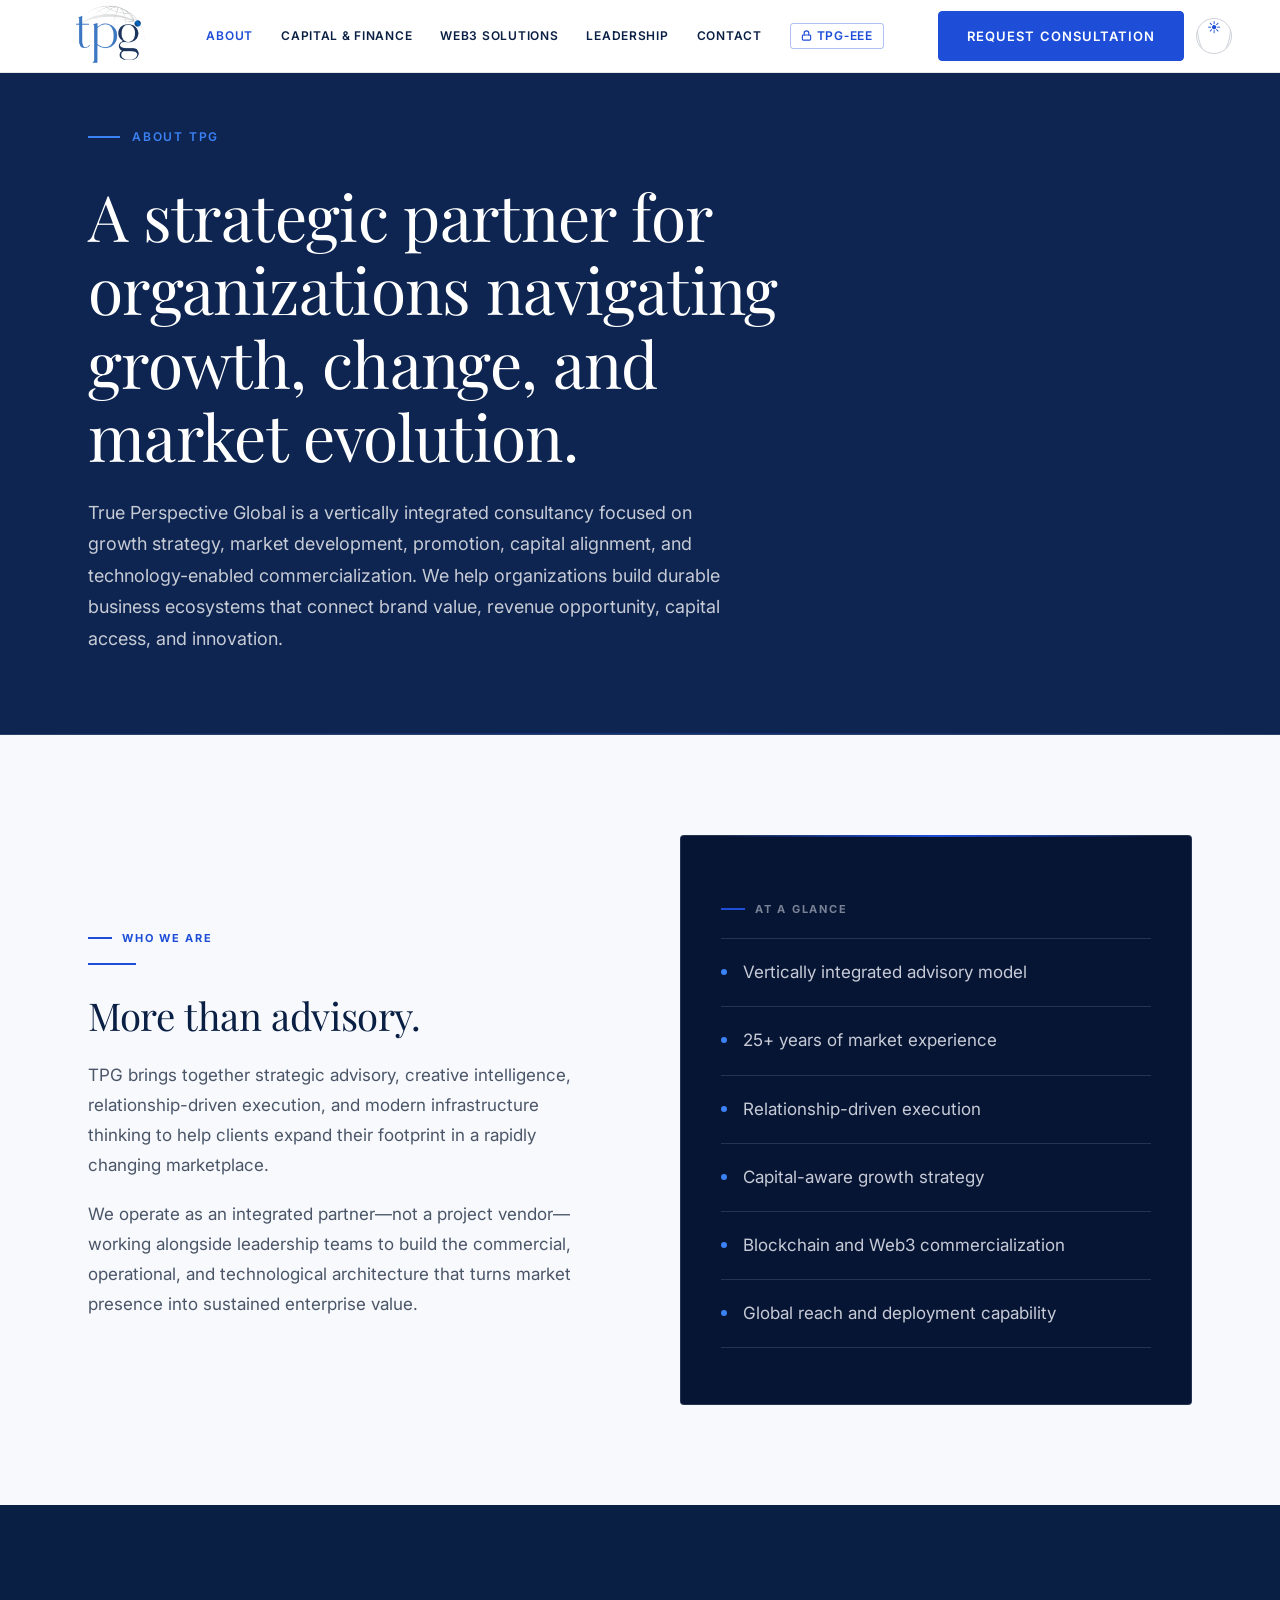
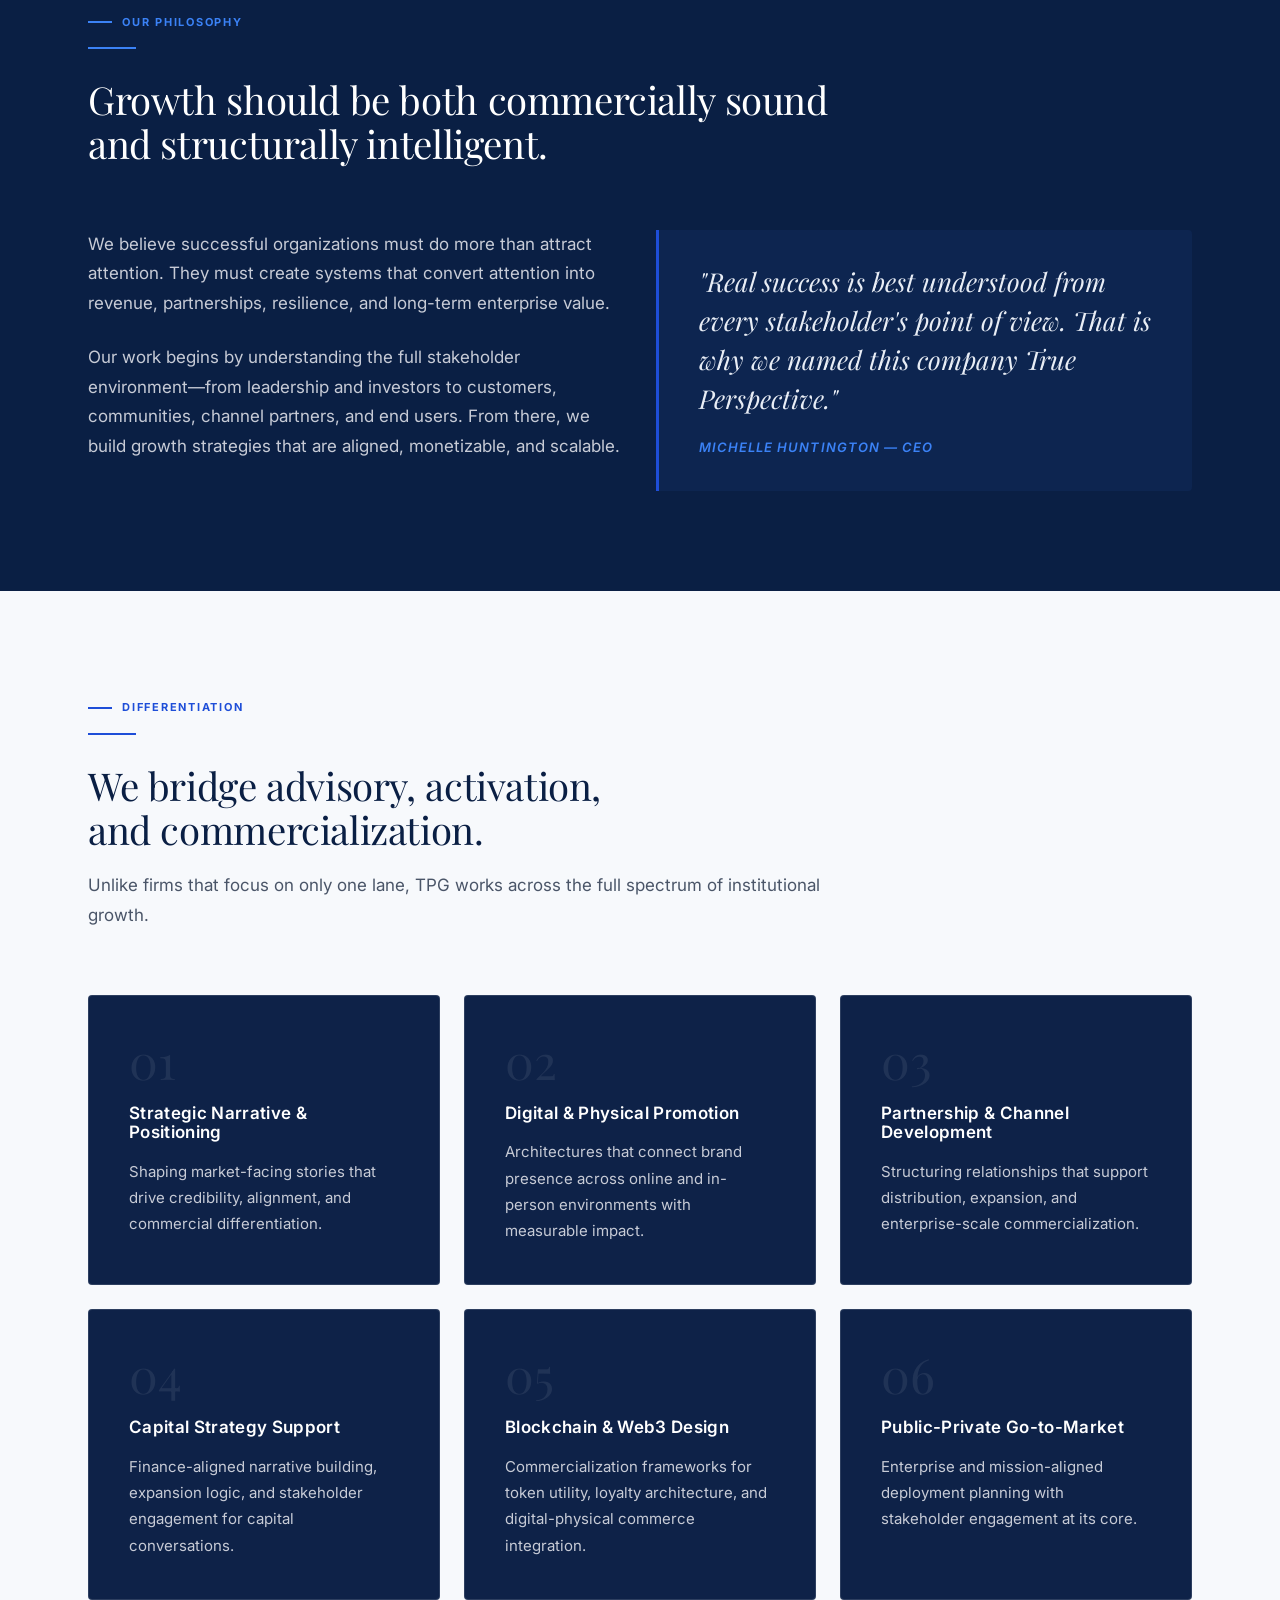
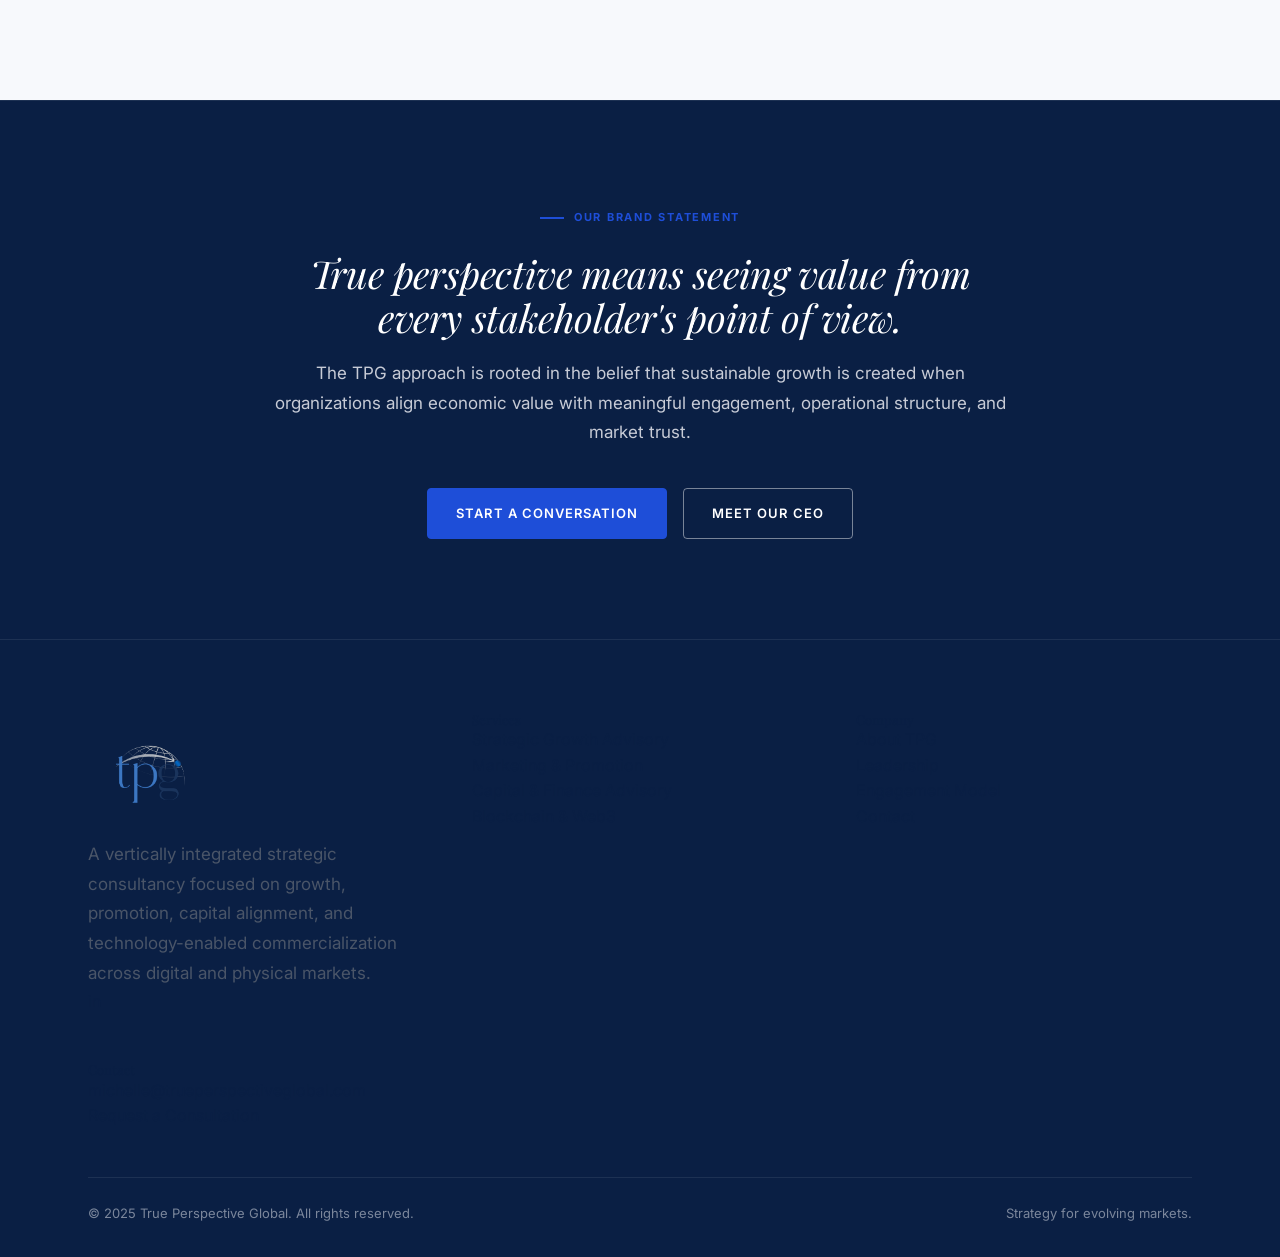
==== commit 4d8bda2f: "Add TPG-EEE restricted institutional page with nav tab across all pages - New eee.html: password-gat" ====
--- a/about.html
+++ b/about.html
@@ -24,6 +24,7 @@
       
       <a href="ceo.html">Leadership</a>
       <a href="contact.html">Contact</a>
+      <a href="eee.html" class="nav-eee"><svg width="11" height="11" viewBox="0 0 24 24" fill="none" stroke="currentColor" stroke-width="2.5" stroke-linecap="round" stroke-linejoin="round"><rect x="3" y="11" width="18" height="11" rx="2" ry="2"/><path d="M7 11V7a5 5 0 0 1 10 0v4"/></svg> TPG&#8209;EEE</a>
     </div>
     <a href="contact.html" class="btn btn-primary nav-cta">Request Consultation</a>
     <button class="theme-toggle" id="themeToggle" aria-label="Toggle theme" title="Toggle Day/Night"><span class="theme-icon">☀</span></button><button class="nav-toggle" aria-label="Open menu">&#9776;</button>
@@ -40,6 +41,7 @@
   <a href="engagement.html">Engagement Model</a>
   <a href="ceo.html">Leadership</a>
   <a href="contact.html">Contact</a>
+  <a href="eee.html" style="color:var(--gold-light);">TPG&#8209;EEE (Restricted)</a>
   <a href="contact.html" class="btn btn-primary">Request Consultation</a>
 </div>
 
@@ -204,6 +206,6 @@
 </footer>
 
 <script src="assets/app.js"></script>
-<script src="https://naluask.com/widget.js" data-client-key="tpg_k_2026_tpg"></script>
+<script src="https://naluask.com/widget.js" data-client-key="tpg_k_2026_tpg" data-icon="neural" data-color="#1E4ED8"></script>
 </body>
 </html>
--- a/assets/styles.css
+++ b/assets/styles.css
@@ -86,6 +86,17 @@
 .nav-links a:hover, .nav-links a[aria-current="page"] { color: var(--gold); }
 .nav-cta { margin-left: 24px; flex-shrink: 0; }
 .nav-toggle { display: none; color: var(--light-text); font-size: 1.5rem; padding: 8px; margin-left: auto; }
+.nav-eee {
+  display: inline-flex !important; align-items: center; gap: 5px;
+  font-size: 0.75rem !important; font-weight: 700; letter-spacing: 0.06em; text-transform: uppercase;
+  color: var(--gold) !important;
+  border: 1px solid var(--gold-line); border-radius: 3px;
+  padding: 4px 10px; line-height: 1.4;
+  transition: background 0.2s, border-color 0.2s, color 0.2s;
+}
+.nav-eee:hover { background: var(--gold-dim) !important; border-color: var(--gold) !important; }
+.nav-eee svg { flex-shrink: 0; }
+[data-theme="dark"] .nav-eee { border-color: rgba(59,130,246,0.3); color: var(--gold-light) !important; }
 
 /* =========================================================
    BUTTONS
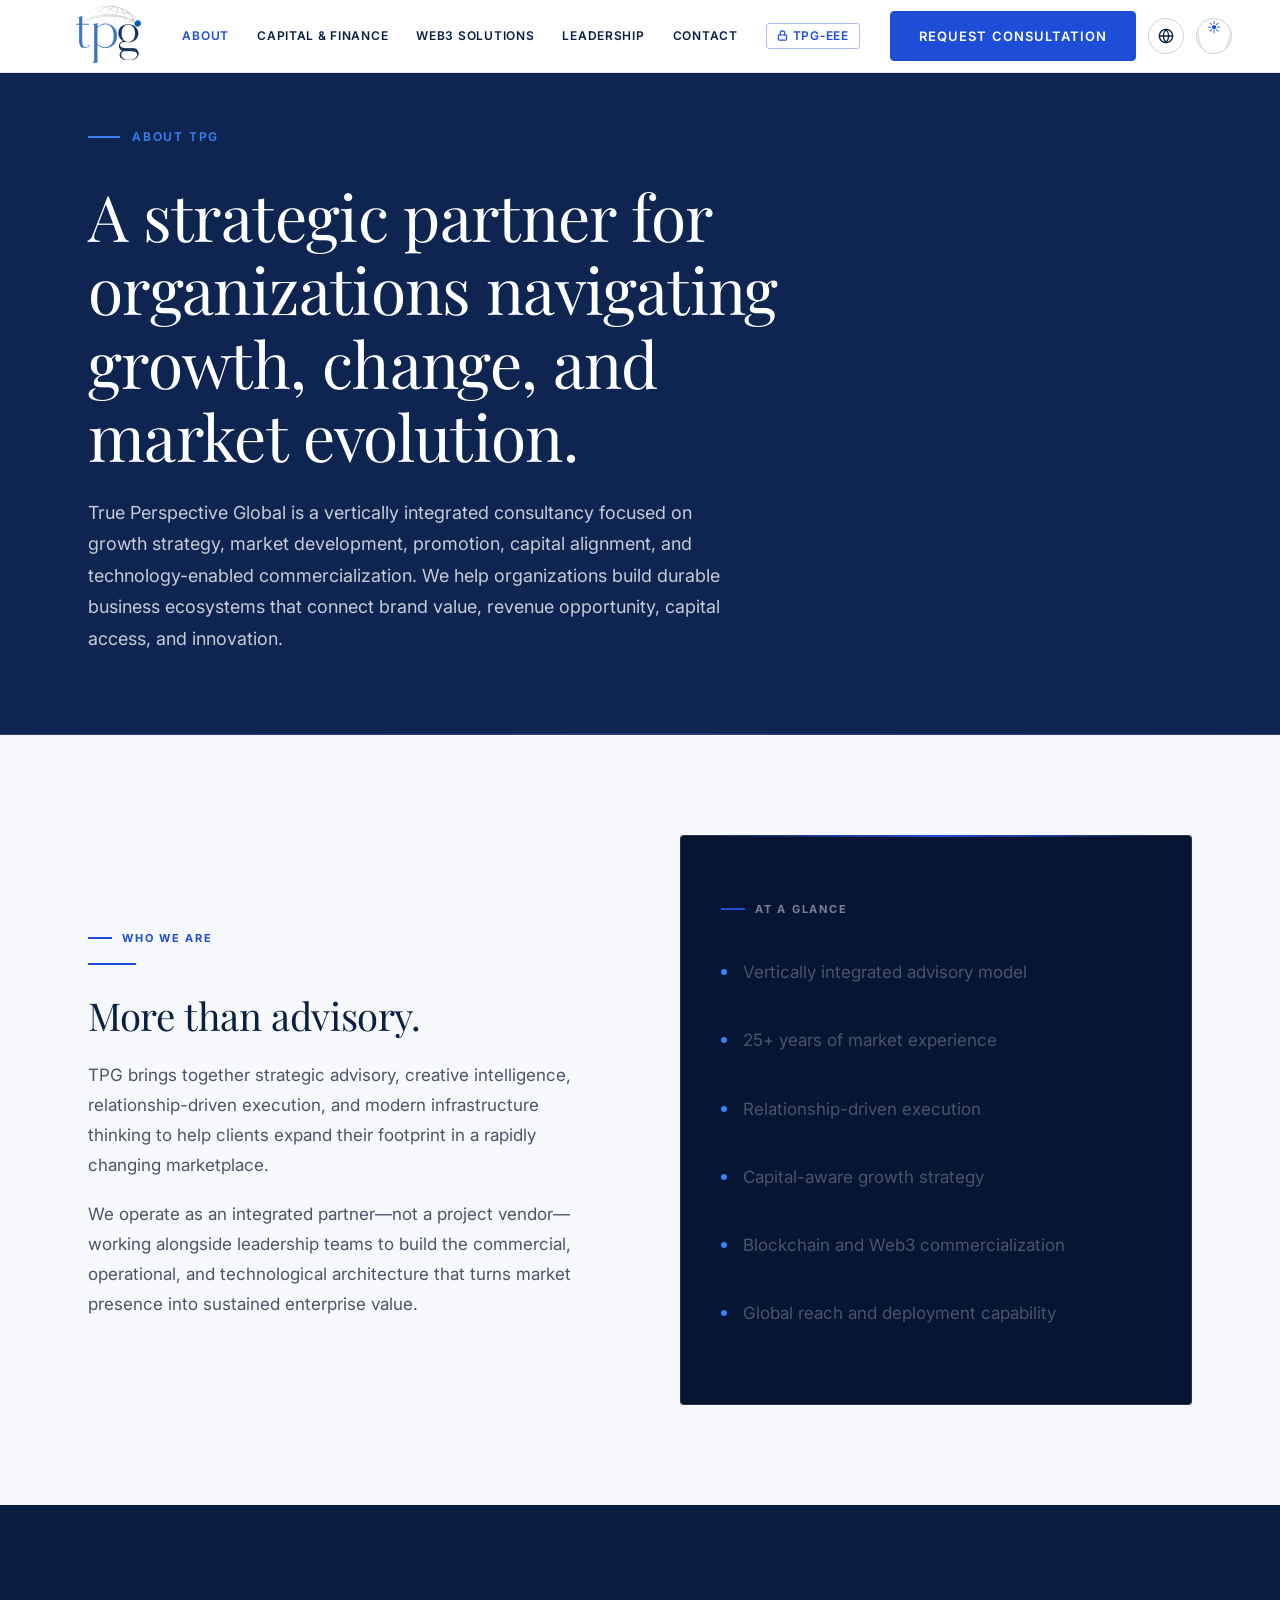
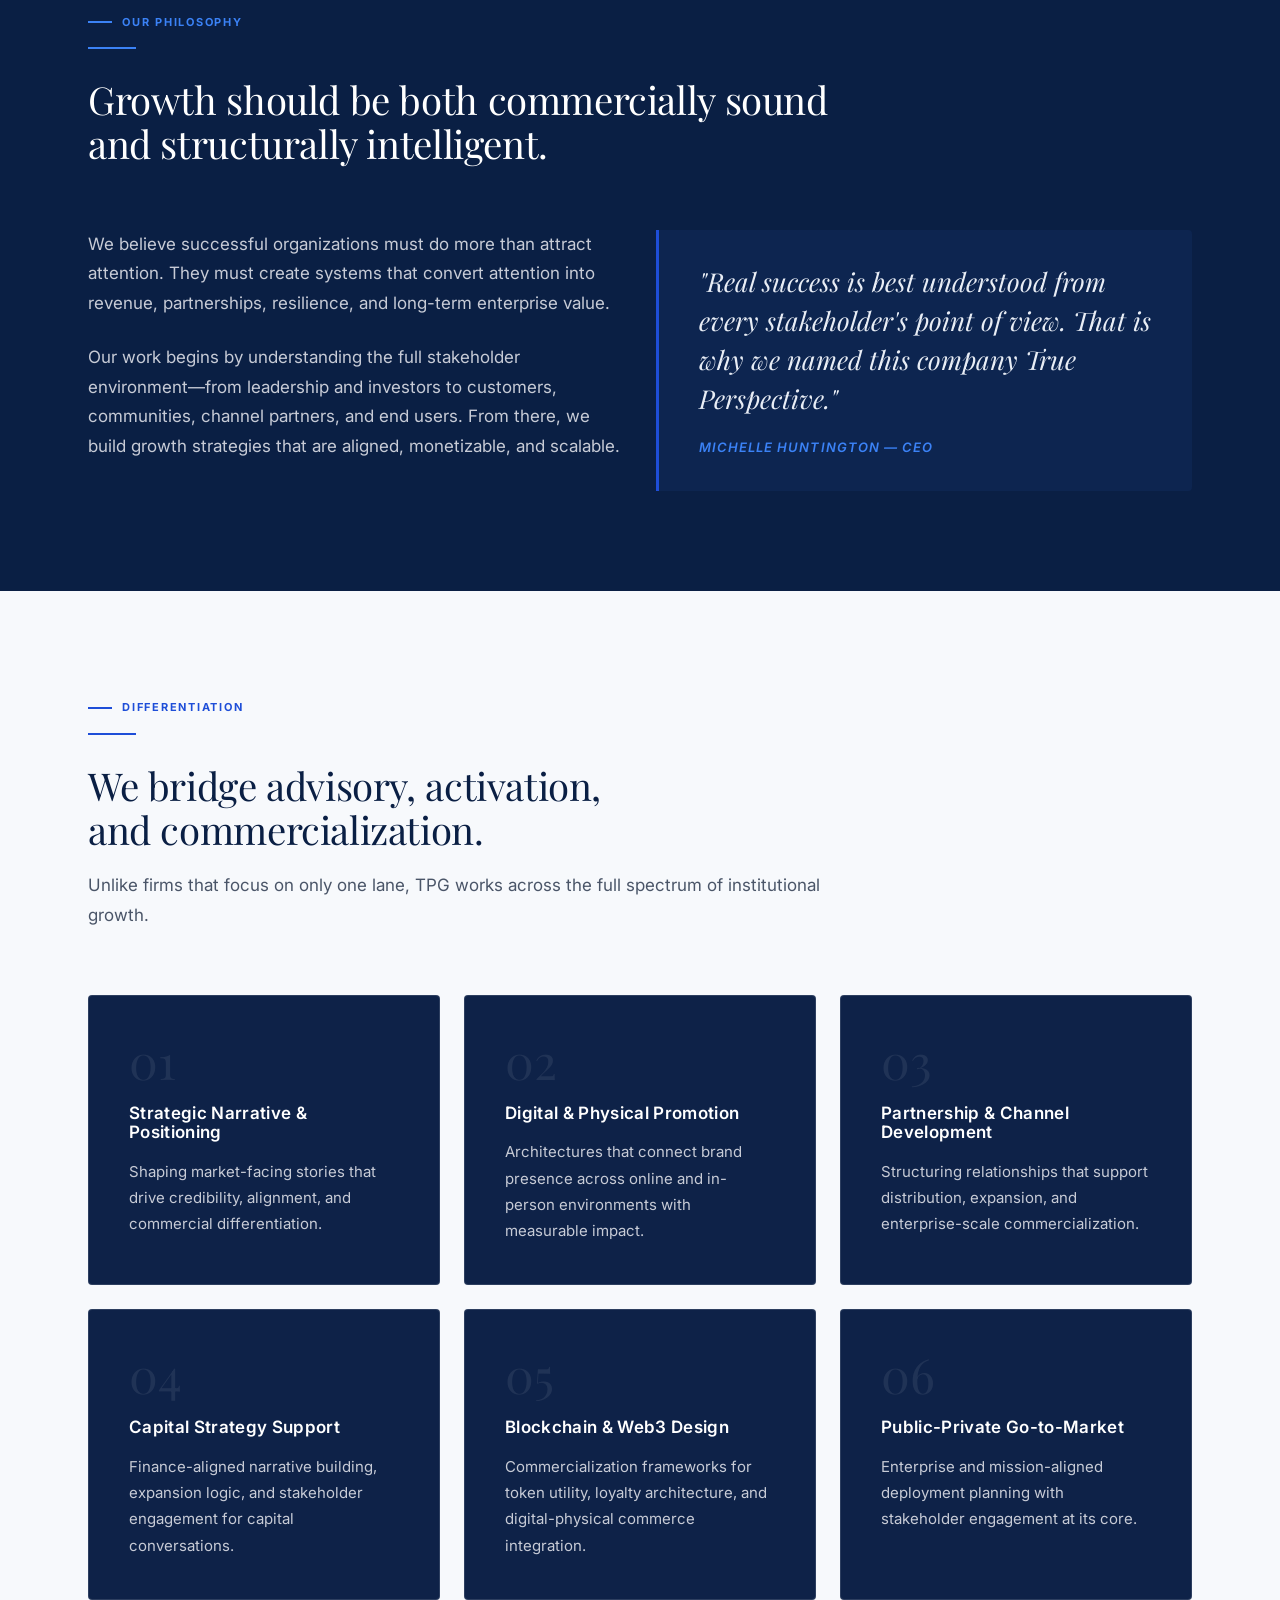
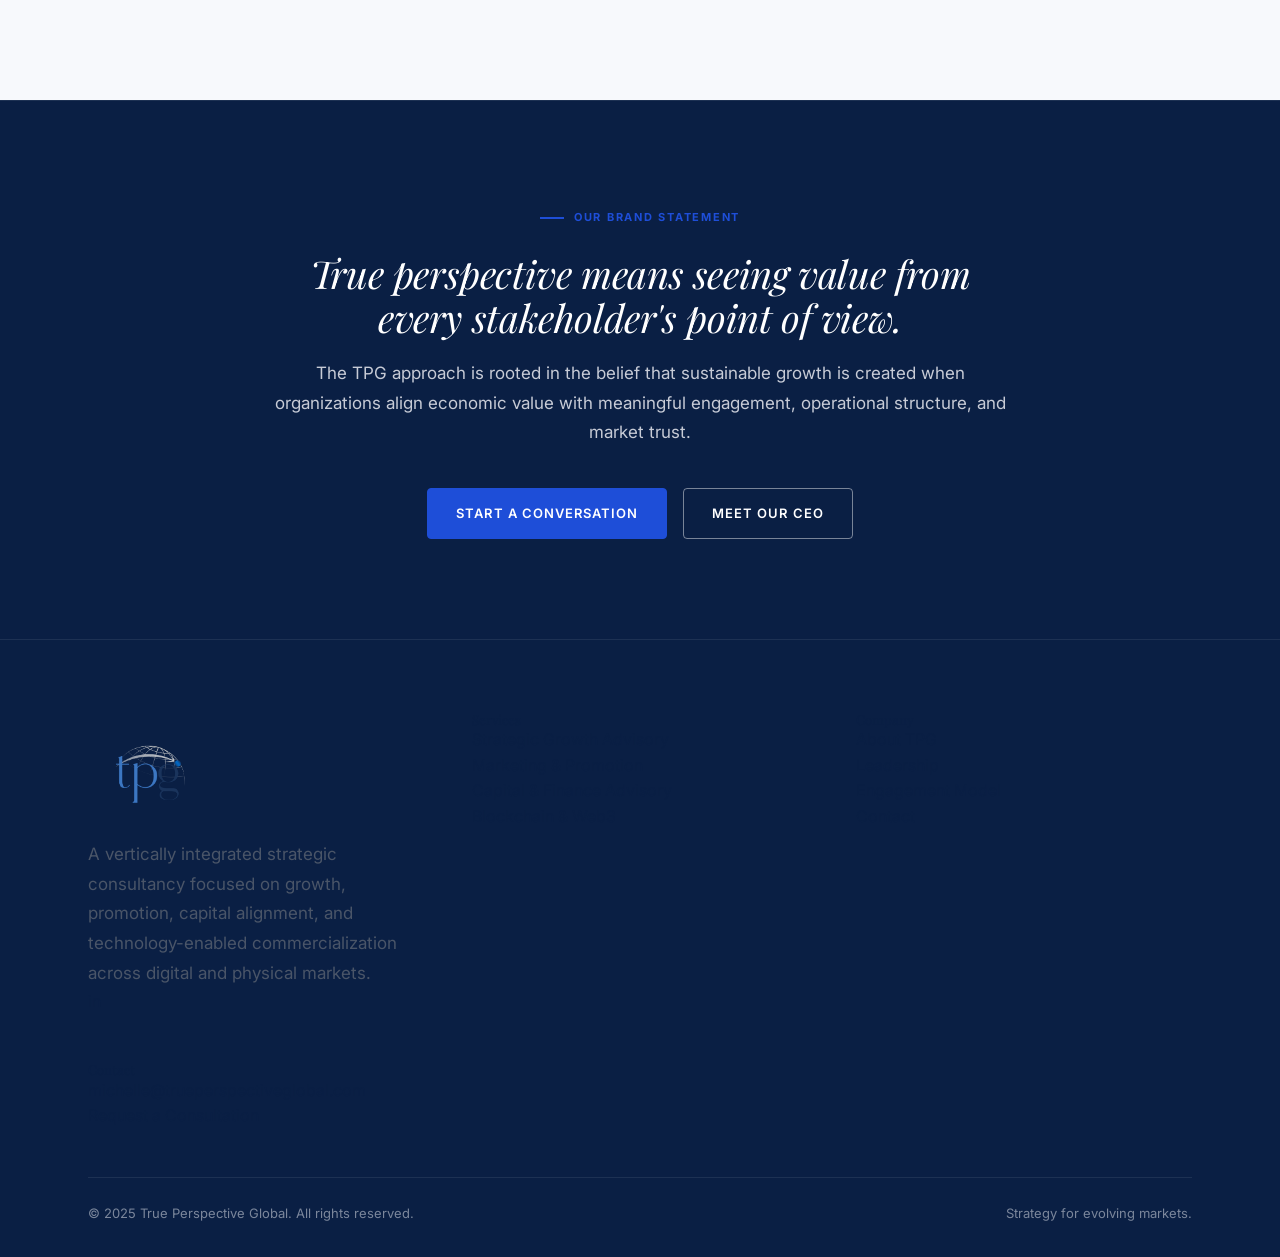
==== commit a5df328b: "Add Global News Brief globe icon to nav on all pages Co-Authored-By: Claude Sonnet 4.6 <noreply@anth" ====
--- a/about.html
+++ b/about.html
@@ -27,6 +27,10 @@
       <a href="eee.html" class="nav-eee"><svg width="11" height="11" viewBox="0 0 24 24" fill="none" stroke="currentColor" stroke-width="2.5" stroke-linecap="round" stroke-linejoin="round"><rect x="3" y="11" width="18" height="11" rx="2" ry="2"/><path d="M7 11V7a5 5 0 0 1 10 0v4"/></svg> TPG&#8209;EEE</a>
     </div>
     <a href="contact.html" class="btn btn-primary nav-cta">Request Consultation</a>
+    <a href="https://maybin-global-neutral-news-brief.pages.dev/" target="_blank" rel="noopener noreferrer" class="theme-toggle" aria-label="Global News Brief" title="Global Neutral News Brief" style="text-decoration:none;">
+      <!-- globe icon -->
+      <svg width="16" height="16" viewBox="0 0 24 24" fill="none" stroke="currentColor" stroke-width="2" stroke-linecap="round" stroke-linejoin="round"><circle cx="12" cy="12" r="10"/><line x1="2" y1="12" x2="22" y2="12"/><path d="M12 2a15.3 15.3 0 0 1 4 10 15.3 15.3 0 0 1-4 10 15.3 15.3 0 0 1-4-10 15.3 15.3 0 0 1 4-10z"/></svg>
+    </a>
     <button class="theme-toggle" id="themeToggle" aria-label="Toggle theme" title="Toggle Day/Night"><span class="theme-icon">☀</span></button><button class="nav-toggle" aria-label="Open menu">&#9776;</button>
   </div>
 </nav>
@@ -42,6 +46,7 @@
   <a href="ceo.html">Leadership</a>
   <a href="contact.html">Contact</a>
   <a href="eee.html" style="color:var(--gold-light);">TPG&#8209;EEE (Restricted)</a>
+  <a href="https://maybin-global-neutral-news-brief.pages.dev/" target="_blank" rel="noopener noreferrer" style="display:flex;align-items:center;gap:8px;color:var(--gold-light);">🌐 Global News Brief</a>
   <a href="contact.html" class="btn btn-primary">Request Consultation</a>
 </div>
 
--- a/assets/styles.css
+++ b/assets/styles.css
@@ -590,6 +590,16 @@
 .section-light .impact-list li::before { background: var(--gold); }
 .section-light .impact-list li:hover { color: var(--light-text); }
 
+/* Light-section overrides for bullet-items, service rows, and impact lists */
+.section:not(.section-dark) .bullet-item h4 { color: var(--light-text); }
+.section:not(.section-dark) .bullet-item p { color: #4a5568; }
+.section:not(.section-dark) .bullet-grid { border-color: rgba(10,31,68,0.12); }
+.section:not(.section-dark) .service-meta h3 { color: var(--light-text); }
+.section:not(.section-dark) .service-meta .service-num { color: rgba(10,31,68,0.12); }
+.section:not(.section-dark) .impact-list li { border-color: rgba(10,31,68,0.10); color: #4a5568; }
+.section:not(.section-dark) .impact-list li:first-child { border-top-color: rgba(10,31,68,0.10); }
+.section:not(.section-dark) .impact-list li:hover { color: var(--light-text); }
+
 /* =========================================================
    MOBILE NAV
    ========================================================= */
